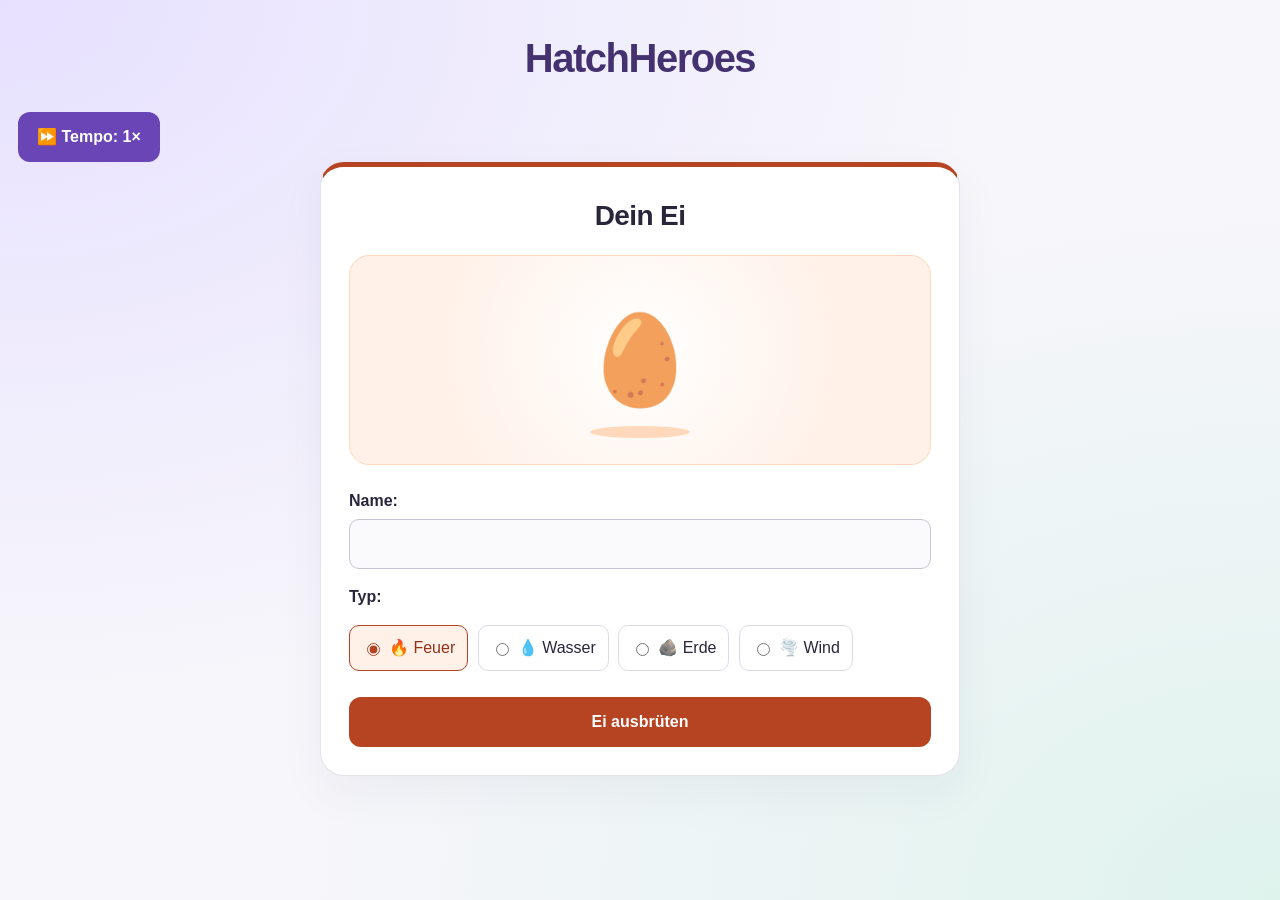
==== index.html @ b1b26eda "Test: Tempo-Button (1× / 10× / 60×) zum schnelleren Durchspielen Ersetzt die SPEED-Konstante in main" ====
<!DOCTYPE html>
<!-- Owner: Erol – Änderungswünsche bitte an Erol (siehe PROJEKTPLAN.md, Abschnitt 4) -->
<html lang="de">
<head>
  <meta charset="UTF-8">
  <meta name="viewport" content="width=device-width, initial-scale=1">
  <title>HatchHeroes</title>
  <link rel="stylesheet" href="style.css">
  <link rel="stylesheet" href="battle.css">
</head>
<body>
  <h1>HatchHeroes</h1>

  <!-- Test-Button (Erol): Spielzeit schneller laufen lassen, steht außerhalb der Screens -->
  <button id="button-speed">⏩ Tempo: 1×</button>

  <!-- ===== Ei-Screen (Victoria) ===== -->
  <section id="screen-egg">
    <h2>Dein Ei</h2>
    <div id="egg-image">🥚</div>

    <div id="egg-form">
      <label for="egg-name-input">Name:</label>
      <input type="text" id="egg-name-input" maxlength="20">
      <p id="egg-name-error" hidden>Bitte gib einen Namen mit 1 bis 20 Zeichen ein.</p>

      <p>Typ:</p>
      <label><input type="radio" name="egg-type" value="Fire" checked> 🔥 Feuer</label>
      <label><input type="radio" name="egg-type" value="Water"> 💧 Wasser</label>
      <label><input type="radio" name="egg-type" value="Earth"> 🪨 Erde</label>
      <label><input type="radio" name="egg-type" value="Wind"> 🌪️ Wind</label>

      <button id="egg-start-button">Ei ausbrüten</button>
    </div>

    <p id="egg-countdown-box" hidden>Schlüpft in <span id="egg-countdown">60</span> Sekunden …</p>
  </section>

  <!-- ===== Haustier-Screen (Victoria) ===== -->
  <section id="screen-pet">
    <h2><span id="pet-name">Name</span></h2>
    <p>
      Typ: <span id="pet-type">–</span> ·
      Stadium: <span id="pet-stage">–</span> ·
      Münzen: <span id="pet-coins">0</span>
    </p>

    <div id="pet-creature">🐣</div>

    <p>Happiness: <span id="pet-happiness">0</span> / 100</p>
    <p>Evolutions-Fortschritt: <span id="pet-evolution-progress">0</span> s</p>

    <div id="pet-needs">
      <p>Fullness <progress id="bar-fullness" max="100" value="0"></progress> <span id="value-fullness">0</span></p>
      <p>Cleanliness <progress id="bar-cleanliness" max="100" value="0"></progress> <span id="value-cleanliness">0</span></p>
      <p>Entertainment <progress id="bar-entertainment" max="100" value="0"></progress> <span id="value-entertainment">0</span></p>
      <p>Rest <progress id="bar-rest" max="100" value="0"></progress> <span id="value-rest">0</span></p>
    </div>

    <div id="pet-actions">
      <button id="button-feed">🍖 Füttern</button>
      <button id="button-wash">🧽 Waschen</button>
      <button id="button-play">⚽ Spielen</button>
      <button id="button-sleep">💤 Schlafen</button>
    </div>

    <div id="pet-menu">
      <button id="button-battle" hidden>⚔️ Kämpfen</button>
      <button id="button-history">📜 Kampf-Historie</button>
    </div>
  </section>

  <!-- ===== Kampf-Screen (Jan) – Platzhalter, wird in Phase 2 ausgebaut ===== -->
  <section id="screen-battle">
    <h2>Kampf</h2>
    <p>Kommt in Phase 2.</p>
    <button id="battle-back-button">Zurück</button>
  </section>

  <!-- ===== Historie-Screen (Erol): die 20 neuesten Kämpfe, der neueste zuerst ===== -->
  <section id="screen-history">
    <h2>Kampf-Historie</h2>
    <p id="history-empty" hidden>Noch keine Kämpfe.</p>
    <ol id="history-list"></ol>
    <button id="history-back-button">Zurück</button>
  </section>

  <!-- Reihenfolge: zuerst Logik, dann Anzeige, main.js immer als letztes -->
  <script src="js/storage.js"></script>
  <script src="js/pet.js"></script>
  <script src="js/evolution.js"></script>
  <script src="js/battle.js"></script>
  <script src="js/petScreen.js"></script>
  <script src="js/battleScreen.js"></script>
  <script src="js/main.js"></script>
</body>
</html>
---- style.css ----
﻿/* Owner: Victoria – Design für Ei und Haustier (FR1.1, FR1.2, NFR1.1). */

/* FR1.1, FR3.1: hidden hat Vorrang vor allen Layout-Regeln. */
[hidden] { display: none !important; }

* { box-sizing: border-box; }
:root {
  --accent: #6945b5;
  --accent-dark: #51328e;
  --tint: #f1eaff;
  --glow: #ded0f8;
  --ink: #29263c;
  --muted: #686479;
}
body {
  margin: 0;
  padding: 28px 18px 48px;
  color: var(--ink);
  background: radial-gradient(ellipse at top left, #e7e1ff, transparent 55%),
              radial-gradient(ellipse at bottom right, #dff3ed, transparent 55%), #f7f6fb;
  font-family: "Segoe UI", Arial, sans-serif;
  line-height: 1.5;
  min-height: 100vh;
}
body > h1 {
  margin: 0 0 24px;
  text-align: center;
  font-size: clamp(28px, 5vw, 40px);
  letter-spacing: -1.5px;
  color: #443270;
}
section {
  max-width: 640px;
  margin: 0 auto;
  padding: 28px;
  background: #fff;
  border: 1px solid #e5e1ee;
  border-radius: 24px;
  box-shadow: 0 16px 48px #30204c0d;
}
h2 { margin: 0 0 14px; font-size: 28px; letter-spacing: -0.6px; }
button, input { font: inherit; }
button {
  min-height: 48px;
  padding: 12px 18px;
  border: 1px solid transparent;
  border-radius: 12px;
  background: var(--accent);
  color: white;
  font-weight: 600;
  cursor: pointer;
  transition: background 160ms, transform 160ms;
}
button:hover { background: var(--accent-dark); transform: translateY(-2px); }
button:active { transform: translateY(0); }
button:focus-visible, input:focus-visible {
  outline: 3px solid #a86100;
  outline-offset: 4px;
}

/* FR1.1: Vier Typen, vier Farbwelten; die Spielwerte bleiben unverändert. */
[data-type="Fire"] { --accent: #b64322; --accent-dark: #923219; --tint: #fff1e8; --glow: #ffd8bb; }
[data-type="Water"] { --accent: #176b9b; --accent-dark: #105277; --tint: #eaf6ff; --glow: #bce3fa; }
[data-type="Earth"] { --accent: #397247; --accent-dark: #285535; --tint: #eff7e9; --glow: #d2e7bd; }
[data-type="Wind"] { --accent: #7350ad; --accent-dark: #57398a; --tint: #f4eeff; --glow: #dfd0fa; }
#screen-egg, #screen-pet { border-top: 5px solid var(--accent); }
#screen-egg h2 { text-align: center; }
#egg-name-input {
  display: block;
  width: 100%;
  margin-top: 6px;
  padding: 12px 14px;
  color: var(--ink);
  background: #faf9fc;
  border: 1px solid #c9c3d6;
  border-radius: 10px;
}
#egg-name-input[aria-invalid="true"] { border-color: #b42f32; }
#egg-form > label:first-child, #egg-form > p { font-weight: 600; }
#egg-form label:has(input[type="radio"]) {
  display: inline-flex;
  align-items: center;
  gap: 6px;
  margin: 0 5px 8px 0;
  padding: 10px 12px;
  border: 1px solid #ded9e7;
  border-radius: 10px;
  cursor: pointer;
}
#egg-form label:has(input:checked) {
  color: var(--accent-dark);
  background: var(--tint);
  border-color: var(--accent);
}
input[type="radio"] { accent-color: var(--accent); }
#egg-start-button { display: block; width: 100%; margin-top: 18px; }
#egg-name-error { color: #a32020; font-size: 14px; }
#egg-countdown-box {
  margin: 22px 0 0;
  padding: 18px;
  text-align: center;
  background: var(--tint);
  border-radius: 14px;
}
#egg-countdown { font-size: 24px; font-weight: 700; color: var(--accent-dark); }

/* FR1.1: Ei und Tier stehen auf einer Bühne in ihrer Typfarbe. */
#egg-image, #pet-creature {
  display: flex;
  align-items: center;
  justify-content: center;
  position: relative;
  width: 100%;
  height: 210px;
  margin: 18px 0 24px;
  border: 1px solid var(--glow);
  border-radius: 20px;
  background: radial-gradient(circle at 50% 45%, white 0%, var(--tint) 65%);
  font-size: 88px;
  line-height: 1;
}
#egg-image::after, #pet-creature::after {
  content: "";
  position: absolute;
  bottom: 26px;
  width: 100px;
  height: 12px;
  background: var(--glow);
  border-radius: 50%;
}
#egg-image { animation: egg-rock 3s ease-in-out infinite; }
#pet-creature { animation: pet-breathe 3s ease-in-out infinite; }
#screen-pet[data-stage="Baby"] #pet-creature { font-size: 72px; }
#screen-pet[data-stage="First Evolution"] #pet-creature { font-size: 92px; }
#screen-pet[data-stage="Second Evolution"] #pet-creature {
  font-size: 108px;
  border: 2px solid var(--accent);
  box-shadow: inset 0 0 28px var(--glow);
}
@keyframes egg-rock {
  0%, 100% { transform: rotate(-1deg); }
  50% { transform: rotate(1deg); }
}
@keyframes pet-breathe {
  0%, 100% { transform: translateY(0); }
  50% { transform: translateY(-4px); }
}
#screen-pet > p { color: var(--muted); font-size: 14px; }
#pet-type, #pet-stage, #pet-coins {
  display: inline-block;
  padding: 3px 8px;
  margin: 3px 0;
  background: var(--tint);
  color: var(--accent-dark);
  border-radius: 8px;
  font-weight: 600;
}
#pet-happiness { color: var(--accent-dark); font-size: 22px; font-weight: 700; }
#pet-evolution-progress { color: var(--ink); font-weight: 600; }

/* FR1.2, NFR1.1: Werte und Pflege ohne zusätzliche Menüs erreichbar. */
#pet-needs { margin: 22px 0; padding: 14px 18px; background: #f8f7fb; border-radius: 16px; }
#pet-needs p {
  display: grid;
  grid-template-columns: 125px minmax(0, 1fr) 32px;
  gap: 10px;
  align-items: center;
  font-size: 14px;
}
#pet-needs span { text-align: right; font-weight: 600; }
#pet-needs progress {
  width: 100%;
  height: 12px;
  border: none;
  border-radius: 20px;
  overflow: hidden;
  background: #e6e1ed;
  accent-color: var(--accent);
}
#pet-needs progress::-webkit-progress-bar { background: #e6e1ed; border-radius: 20px; }
#pet-needs progress::-webkit-progress-value { background: var(--accent); border-radius: 20px; }
#pet-needs progress::-moz-progress-bar { background: var(--accent); border-radius: 20px; }
#pet-actions { display: grid; grid-template-columns: 1fr 1fr; gap: 10px; }
#pet-actions button { background: var(--tint); color: var(--accent-dark); border-color: var(--glow); }
#pet-actions button:hover { background: var(--glow); }
#pet-menu { display: flex; flex-wrap: wrap; gap: 10px; margin-top: 24px; padding-top: 20px; border-top: 1px solid #eae6f0; }
#button-history { background: #f5f3f9; color: #565064; border-color: #e2dce9; }
#button-history:hover { background: #eae5f3; }
@media (max-width: 440px) {
  body { padding: 18px 12px 32px; }
  section { padding: 20px 16px; border-radius: 18px; }
  #egg-form label:has(input[type="radio"]) { width: calc(50% - 8px); }
  #pet-needs { padding: 10px 12px; }
  #pet-needs p { grid-template-columns: 1fr 32px; gap: 6px; }
  #pet-needs progress { grid-row: 2; grid-column: 1 / 3; }
  #pet-actions button { padding: 12px 8px; }
  #pet-menu button { flex: 1; }
}
@media (prefers-reduced-motion: reduce) {
  #egg-image, #pet-creature { animation: none; }
  button { transition: none; }
  button:hover { transform: none; }
}
---- battle.css ----
/* Owner: Jan
   Kampf-Screen (siehe PROJEKTPLAN.md, Abschnitt 4) */

/* TODO Jan: Design für den Kampf-Screen */
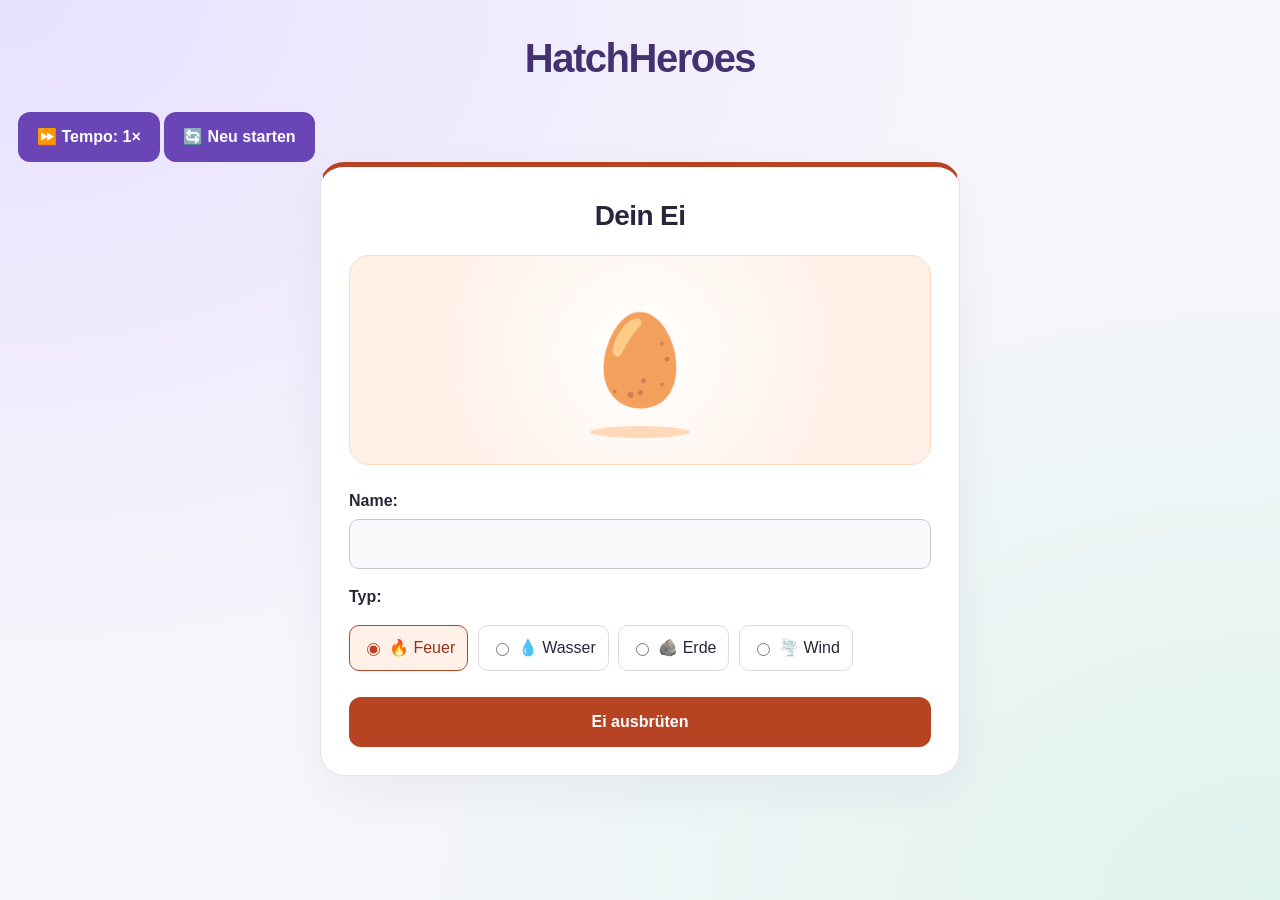
==== commit cf0d71e1: "Neu starten: Button löscht den Spielstand nach Rückfrage deleteSaveGame() in storage.js entfernt Tie" ====
--- a/index.html
+++ b/index.html
@@ -13,6 +13,8 @@
 
   <!-- Test-Button (Erol): Spielzeit schneller laufen lassen, steht außerhalb der Screens -->
   <button id="button-speed">⏩ Tempo: 1×</button>
+  <!-- Neu starten (Erol): löscht den Spielstand und lädt die Seite neu -->
+  <button id="button-restart">🔄 Neu starten</button>
 
   <!-- ===== Ei-Screen (Victoria) ===== -->
   <section id="screen-egg">
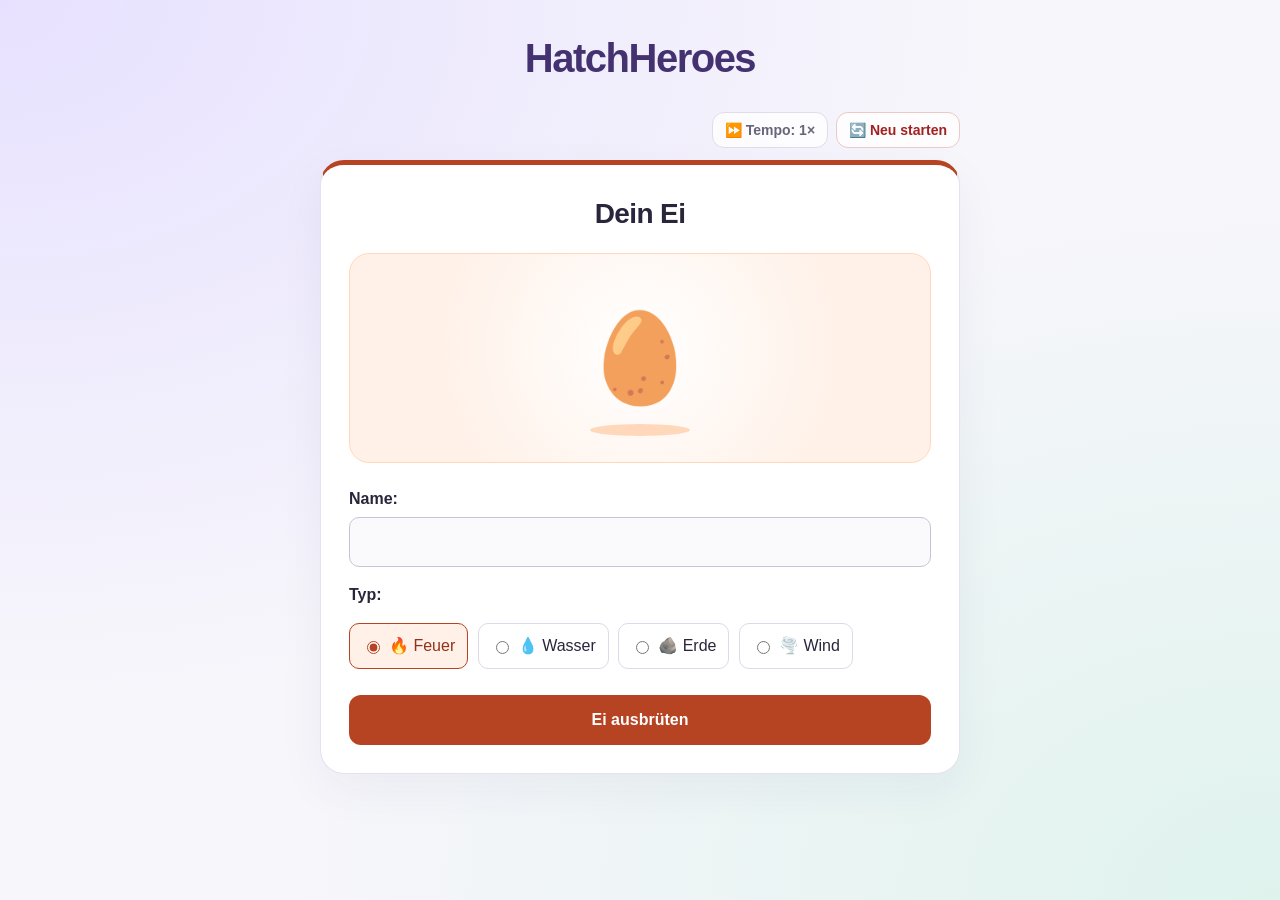
==== commit ef867e5c: "Design: Test-Leiste dezenter, Kampf-Historie farbig nach Ergebnis - neue history.css (Erol) für Test" ====
--- a/index.html
+++ b/index.html
@@ -7,14 +7,18 @@
   <title>HatchHeroes</title>
   <link rel="stylesheet" href="style.css">
   <link rel="stylesheet" href="battle.css">
+  <link rel="stylesheet" href="history.css">
 </head>
 <body>
   <h1>HatchHeroes</h1>
 
-  <!-- Test-Button (Erol): Spielzeit schneller laufen lassen, steht außerhalb der Screens -->
-  <button id="button-speed">⏩ Tempo: 1×</button>
-  <!-- Neu starten (Erol): löscht den Spielstand und lädt die Seite neu -->
-  <button id="button-restart">🔄 Neu starten</button>
+  <!-- Test-Leiste (Erol): steht außerhalb der Screens, Design in history.css -->
+  <div id="test-bar">
+    <!-- Test-Button: Spielzeit schneller laufen lassen -->
+    <button id="button-speed">⏩ Tempo: 1×</button>
+    <!-- Neu starten: löscht den Spielstand und lädt die Seite neu -->
+    <button id="button-restart">🔄 Neu starten</button>
+  </div>
 
   <!-- ===== Ei-Screen (Victoria) ===== -->
   <section id="screen-egg">
--- a/history.css
+++ b/history.css
@@ -0,0 +1,53 @@
+/* Owner: Erol
+   Test-Leiste und Historie-Screen (siehe PROJEKTPLAN.md, Abschnitt 4).
+   Farben wie --muted und --ink kommen aus style.css. */
+
+/* Test-Leiste: klein und dezent über der Karte, damit sie nicht wie ein Spiel-Button wirkt */
+#test-bar {
+  display: flex;
+  justify-content: flex-end;
+  gap: 8px;
+  max-width: 640px;
+  margin: 0 auto 12px;
+}
+#test-bar button {
+  min-height: 36px;
+  padding: 6px 12px;
+  font-size: 14px;
+  background: #ffffffcc;
+  color: var(--muted);
+  border-color: #e2dce9;
+}
+#test-bar button:hover { background: #fff; color: var(--ink); }
+/* Roter Rand: dieser Button löscht den Spielstand */
+#test-bar #button-restart { color: #a32020; border-color: #ecc8c8; }
+
+/* DH6–DH8: Jeder Kampf ist eine eigene Zeile, die Farbe zeigt das Ergebnis */
+#history-list {
+  display: grid;
+  gap: 8px;
+  margin: 0 0 20px;
+  padding: 0;
+  list-style: none;
+}
+#history-list li {
+  padding: 12px 14px;
+  background: #f8f7fb;
+  border-left: 5px solid #8a8597;
+  border-radius: 10px;
+}
+#history-list li[data-result="Win"] { background: #eef8f0; border-left-color: #2f8a4a; }
+#history-list li[data-result="Loss"] { background: #fcefef; border-left-color: #b42f32; }
+
+#history-empty {
+  margin: 0 0 20px;
+  padding: 24px;
+  text-align: center;
+  color: var(--muted);
+  background: #f8f7fb;
+  border-radius: 14px;
+}
+
+/* Zurück ist ein Nebenbutton, wie die Kampf-Historie im Haustier-Screen */
+#history-back-button { background: #f5f3f9; color: #565064; border-color: #e2dce9; }
+#history-back-button:hover { background: #eae5f3; }
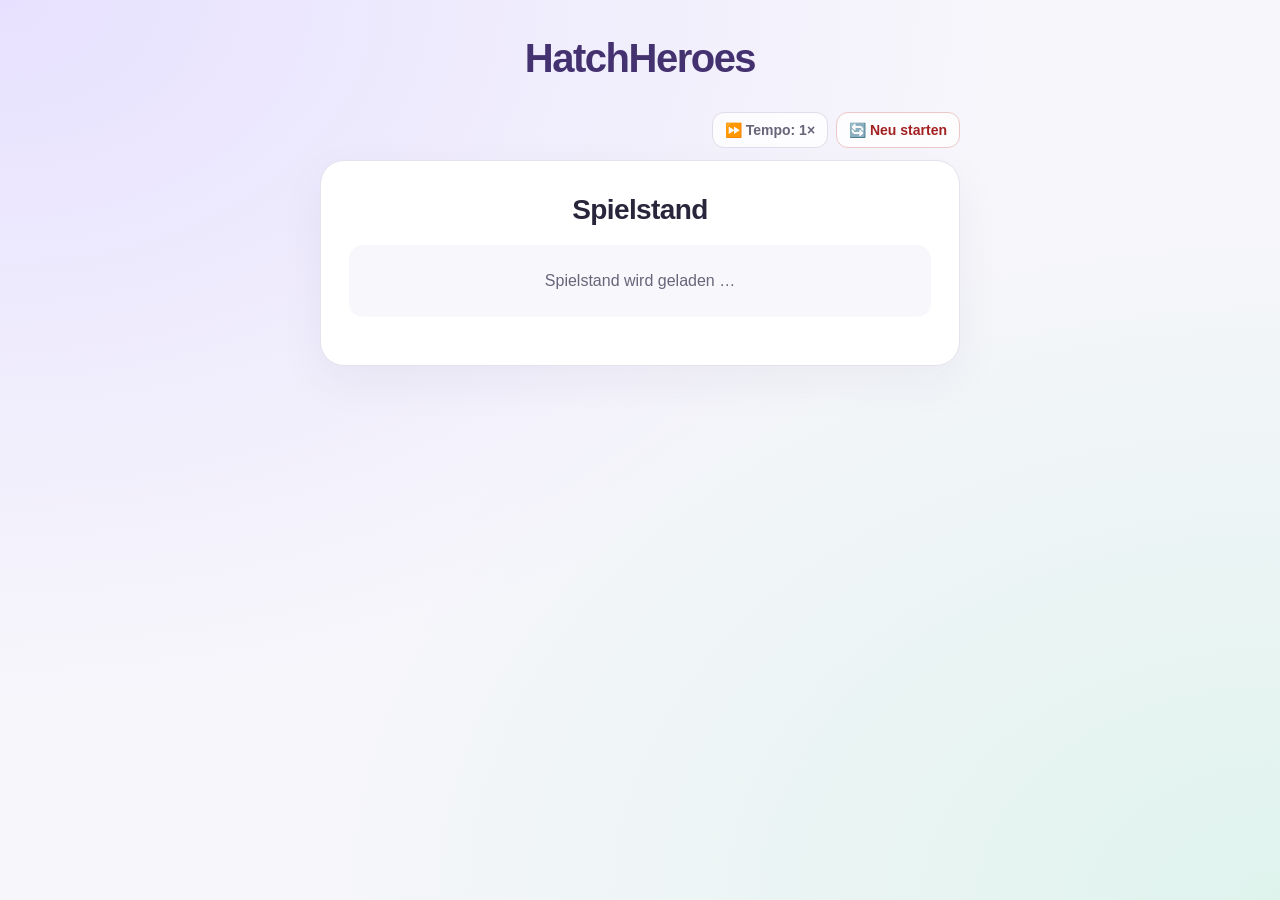
==== commit a2007640: "Start: Spielstand-Screen lädt data.json, erst danach startet das Spiel (DH11) Co-Authored-By: Claude" ====
--- a/index.html
+++ b/index.html
@@ -20,8 +20,19 @@
     <button id="button-restart">🔄 Neu starten</button>
   </div>
 
+  <!-- ===== Spielstand-Screen (Erol): data.json laden, bevor das Spiel startet (DH11) =====
+       Ist als einziger Screen von Anfang an sichtbar. main.js schreibt den Text in file-message
+       und zeigt file-button nur, wenn ein Klick nötig ist. Design in history.css. -->
+  <section id="screen-file">
+    <h2>Spielstand</h2>
+    <p id="file-message">Spielstand wird geladen …</p>
+    <button id="file-button" hidden>📂 Spielordner wählen</button>
+  </section>
+
+  <!-- Die 4 Spiel-Screens sind zuerst versteckt. main.js zeigt erst nach dem Laden einen davon an. -->
+
   <!-- ===== Ei-Screen (Victoria) ===== -->
-  <section id="screen-egg">
+  <section id="screen-egg" hidden>
     <h2>Dein Ei</h2>
     <div id="egg-image">🥚</div>
 
@@ -43,7 +54,7 @@
   </section>
 
   <!-- ===== Haustier-Screen (Victoria) ===== -->
-  <section id="screen-pet">
+  <section id="screen-pet" hidden>
     <h2><span id="pet-name">Name</span></h2>
     <p>
       Typ: <span id="pet-type">–</span> ·
@@ -76,15 +87,43 @@
     </div>
   </section>
 
-  <!-- ===== Kampf-Screen (Jan) – Platzhalter, wird in Phase 2 ausgebaut ===== -->
-  <section id="screen-battle">
+  <!-- ===== Kampf-Screen (Jan): Inhalt füllt battleScreen.js, Design in battle.css ===== -->
+  <section id="screen-battle" hidden>
     <h2>Kampf</h2>
-    <p>Kommt in Phase 2.</p>
+
+    <div id="battle-arena">
+      <!-- Gegner steht oben, weil er im Log auch zuerst kommt -->
+      <div id="battle-opponent">
+        <p><span id="battle-opponent-name">Gegner</span> · <span id="battle-opponent-type">–</span></p>
+        <div id="battle-opponent-image">👾</div>
+        <p>HP <progress id="battle-opponent-hp-bar" max="100" value="100"></progress>
+           <span id="battle-opponent-hp">100</span></p>
+      </div>
+      <div id="battle-player">
+        <p><span id="battle-player-name">Name</span> · <span id="battle-player-type">–</span></p>
+        <div id="battle-player-image">🐣</div>
+        <p>HP <progress id="battle-player-hp-bar" max="100" value="100"></progress>
+           <span id="battle-player-hp">100</span></p>
+      </div>
+    </div>
+
+    <!-- 4 Attacken-Buttons, die Nummer 0–3 passt zu playRound() -->
+    <div id="battle-attacks">
+      <button id="battle-attack-0">Attacke 1</button>
+      <button id="battle-attack-1">Attacke 2</button>
+      <button id="battle-attack-2">Attacke 3</button>
+      <button id="battle-attack-3">Attacke 4</button>
+    </div>
+
+    <!-- Kampf-Log: pro Runde 2 Zeilen, zuerst der Gegner, dann der Spieler -->
+    <ul id="battle-log" aria-live="polite"></ul>
+
+    <p id="battle-result" hidden></p>
     <button id="battle-back-button">Zurück</button>
   </section>
 
   <!-- ===== Historie-Screen (Erol): die 20 neuesten Kämpfe, der neueste zuerst ===== -->
-  <section id="screen-history">
+  <section id="screen-history" hidden>
     <h2>Kampf-Historie</h2>
     <p id="history-empty" hidden>Noch keine Kämpfe.</p>
     <ol id="history-list"></ol>
--- a/history.css
+++ b/history.css
@@ -1,6 +1,21 @@
 /* Owner: Erol
-   Test-Leiste und Historie-Screen (siehe PROJEKTPLAN.md, Abschnitt 4).
+   Spielstand-Screen, Test-Leiste und Historie-Screen (siehe PROJEKTPLAN.md, Abschnitt 4).
    Farben wie --muted und --ink kommen aus style.css. */
+
+/* DH11: Spielstand-Screen – erscheint beim Start, bis data.json geladen ist */
+#screen-file { text-align: center; }
+#file-message {
+  margin: 0 0 20px;
+  padding: 24px;
+  color: var(--muted);
+  background: #f8f7fb;
+  border-radius: 14px;
+}
+/* Fehler (z. B. falscher Browser, data.json kaputt): roter Kasten wie ein verlorener Kampf.
+   main.js setzt dafür data-error="true". */
+#file-message[data-error="true"] { color: #8c1f22; background: #fcefef; }
+/* Ordner wählen ist hier die einzige Aktion → breiter Hauptbutton wie "Ei ausbrüten" */
+#file-button { display: block; width: 100%; }
 
 /* Test-Leiste: klein und dezent über der Karte, damit sie nicht wie ein Spiel-Button wirkt */
 #test-bar {
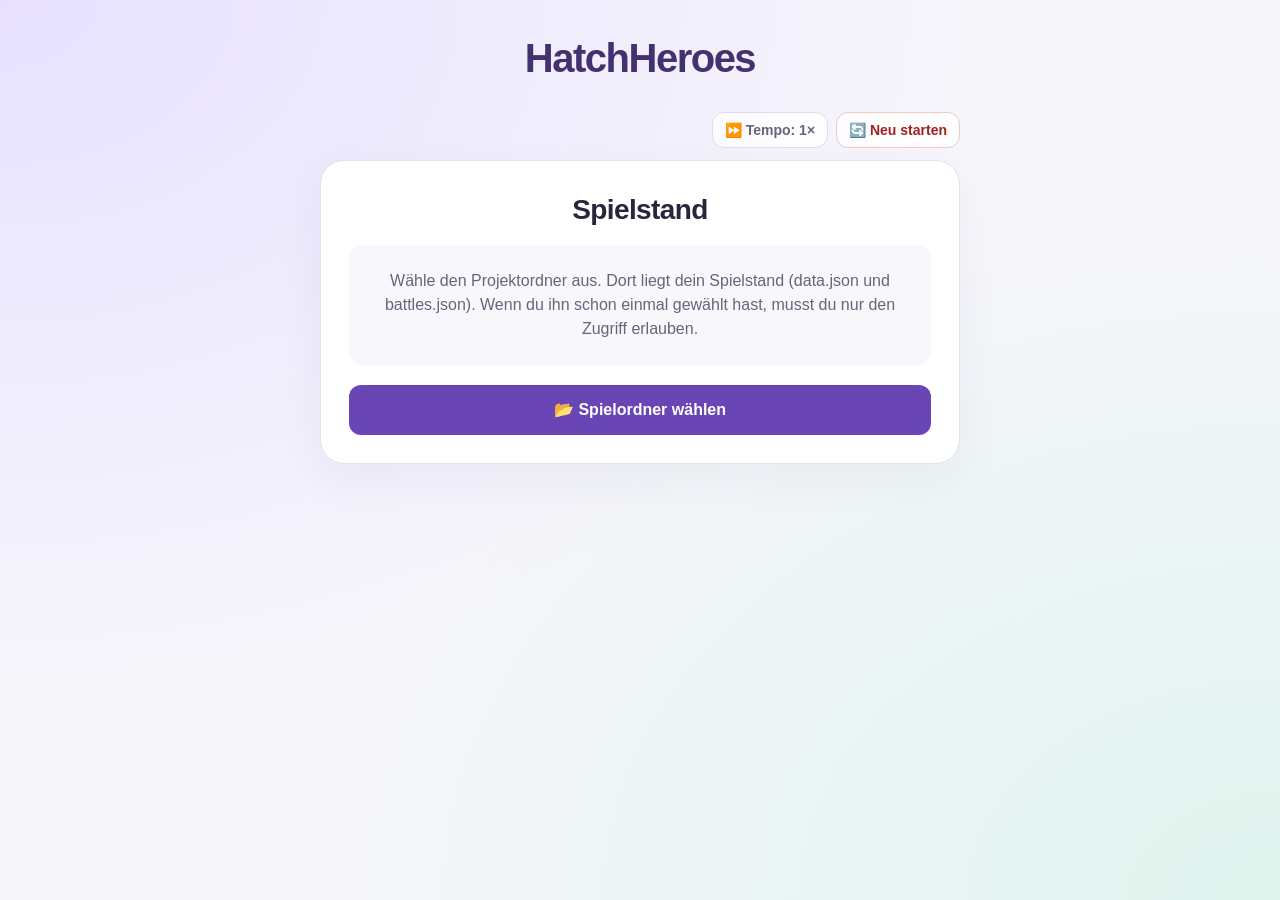
==== commit fee6ea81: "Kampf-Screen: überflüssigen Punkt zwischen Name und Typ entfernt battle.css zeigt Name und Typ links" ====
--- a/index.html
+++ b/index.html
@@ -94,13 +94,13 @@
     <div id="battle-arena">
       <!-- Gegner steht oben, weil er im Log auch zuerst kommt -->
       <div id="battle-opponent">
-        <p><span id="battle-opponent-name">Gegner</span> · <span id="battle-opponent-type">–</span></p>
+        <p><span id="battle-opponent-name">Gegner</span> <span id="battle-opponent-type">–</span></p>
         <div id="battle-opponent-image">👾</div>
         <p>HP <progress id="battle-opponent-hp-bar" max="100" value="100"></progress>
            <span id="battle-opponent-hp">100</span></p>
       </div>
       <div id="battle-player">
-        <p><span id="battle-player-name">Name</span> · <span id="battle-player-type">–</span></p>
+        <p><span id="battle-player-name">Name</span> <span id="battle-player-type">–</span></p>
         <div id="battle-player-image">🐣</div>
         <p>HP <progress id="battle-player-hp-bar" max="100" value="100"></progress>
            <span id="battle-player-hp">100</span></p>
--- a/battle.css
+++ b/battle.css
@@ -1,4 +1,284 @@
 /* Owner: Jan
-   Kampf-Screen (siehe PROJEKTPLAN.md, Abschnitt 4) */
-
-/* TODO Jan: Design für den Kampf-Screen */
+   Kampf-Screen (siehe PROJEKTPLAN.md, Abschnitt 4).
+   Verwendet Variablen und Grundregeln aus style.css. */
+
+#screen-battle {
+  border-top: 5px solid #c93b2b;
+}
+
+#screen-battle h2 {
+  text-align: center;
+  color: #443270;
+}
+
+/* ===== Arena: Gegner (oben) und Spieler (unten) ===== */
+#battle-arena {
+  display: flex;
+  flex-direction: column;
+  gap: 16px;
+  margin: 16px 0 20px;
+  padding: 16px;
+  background: radial-gradient(ellipse at center, #ffffff 0%, #f6f4fa 100%);
+  border: 1px solid #ded9e7;
+  border-radius: 18px;
+}
+
+#battle-opponent,
+#battle-player {
+  padding: 14px 18px;
+  background: #ffffff;
+  border: 1px solid #e7e3ef;
+  border-radius: 14px;
+  box-shadow: 0 2px 8px rgba(41, 38, 60, 0.04);
+}
+
+#battle-opponent {
+  border-left: 5px solid #d44837;
+}
+
+#battle-player {
+  border-left: 5px solid #2f8a4a;
+}
+
+#battle-opponent p,
+#battle-player p {
+  margin: 4px 0;
+  display: flex;
+  align-items: center;
+  justify-content: space-between;
+  gap: 8px;
+  font-size: 14px;
+}
+
+#battle-opponent-name,
+#battle-player-name {
+  font-weight: 700;
+  font-size: 16px;
+  color: var(--ink);
+}
+
+#battle-opponent-type,
+#battle-player-type {
+  display: inline-block;
+  padding: 2px 8px;
+  background: var(--tint);
+  color: var(--accent-dark);
+  border-radius: 8px;
+  font-weight: 600;
+  font-size: 12px;
+}
+
+/* Kämpfer-Icons / Emojis */
+#battle-opponent-image,
+#battle-player-image {
+  display: flex;
+  align-items: center;
+  justify-content: center;
+  width: 72px;
+  height: 72px;
+  margin: 8px auto;
+  font-size: 44px;
+  line-height: 1;
+  background: radial-gradient(circle at center, #fff 0%, #f4effc 75%);
+  border: 1px solid var(--glow);
+  border-radius: 50%;
+  animation: fighter-bob 2.5s ease-in-out infinite;
+}
+
+#battle-opponent-image {
+  animation-delay: -1.25s;
+}
+
+@keyframes fighter-bob {
+  0%, 100% { transform: translateY(0); }
+  50% { transform: translateY(-3px); }
+}
+
+/* HP-Balken */
+#battle-opponent-hp-bar,
+#battle-player-hp-bar {
+  flex: 1;
+  height: 14px;
+  border: none;
+  border-radius: 20px;
+  overflow: hidden;
+  background: #e6e1ed;
+}
+
+#battle-opponent-hp-bar::-webkit-progress-bar,
+#battle-player-hp-bar::-webkit-progress-bar {
+  background: #e6e1ed;
+  border-radius: 20px;
+}
+
+#battle-opponent-hp-bar::-webkit-progress-value {
+  background: #d44837;
+  border-radius: 20px;
+  transition: width 200ms ease;
+}
+
+#battle-player-hp-bar::-webkit-progress-value {
+  background: #2f8a4a;
+  border-radius: 20px;
+  transition: width 200ms ease;
+}
+
+#battle-opponent-hp-bar::-moz-progress-bar {
+  background: #d44837;
+  border-radius: 20px;
+}
+
+#battle-player-hp-bar::-moz-progress-bar {
+  background: #2f8a4a;
+  border-radius: 20px;
+}
+
+#battle-opponent-hp,
+#battle-player-hp {
+  min-width: 32px;
+  text-align: right;
+  font-weight: 700;
+  font-size: 14px;
+  color: var(--ink);
+}
+
+/* ===== 4 Attacken-Buttons ===== */
+#battle-attacks {
+  display: grid;
+  grid-template-columns: 1fr 1fr;
+  gap: 10px;
+  margin: 18px 0;
+}
+
+#battle-attacks button {
+  min-height: 52px;
+  padding: 10px 14px;
+  font-size: 14px;
+  background: var(--accent);
+  color: white;
+  border-radius: 12px;
+  border: 1px solid transparent;
+  cursor: pointer;
+  transition: background 160ms, transform 160ms, opacity 160ms;
+}
+
+#battle-attacks button:hover:not(:disabled) {
+  background: var(--accent-dark);
+  transform: translateY(-2px);
+}
+
+#battle-attacks button:disabled {
+  opacity: 0.45;
+  cursor: not-allowed;
+  transform: none;
+  box-shadow: none;
+}
+
+/* ===== Kampf-Log ===== */
+#battle-log {
+  display: flex;
+  flex-direction: column;
+  gap: 6px;
+  max-height: 160px;
+  overflow-y: auto;
+  margin: 14px 0 18px;
+  padding: 10px;
+  list-style: none;
+  background: #f8f7fb;
+  border: 1px solid #e7e3ef;
+  border-radius: 14px;
+  font-size: 13px;
+}
+
+#battle-log:empty {
+  display: none;
+}
+
+#battle-log li {
+  padding: 8px 12px;
+  background: #ffffff;
+  border: 1px solid #ece8f3;
+  border-radius: 8px;
+  line-height: 1.4;
+}
+
+/* Gegner-Zeile rot markiert, Spieler-Zeile grün */
+#battle-log li:nth-child(odd) {
+  border-left: 4px solid #d44837;
+}
+
+#battle-log li:nth-child(even) {
+  border-left: 4px solid #2f8a4a;
+}
+
+/* ===== Ergebnis am Kampfende ===== */
+#battle-result {
+  margin: 16px 0;
+  padding: 16px 20px;
+  text-align: center;
+  font-size: 16px;
+  font-weight: 700;
+  border-radius: 12px;
+}
+
+#battle-result[data-result="Win"] {
+  color: #1e6b37;
+  background: #eef8f0;
+  border: 2px solid #2f8a4a;
+}
+
+#battle-result[data-result="Loss"] {
+  color: #8c1f22;
+  background: #fcefef;
+  border: 2px solid #b42f32;
+}
+
+#battle-result[data-result="Draw"] {
+  color: #4a455a;
+  background: #f0edf6;
+  border: 2px solid #8a8597;
+}
+
+/* ===== Zurück-Button ===== */
+#battle-back-button {
+  display: block;
+  width: 100%;
+  background: #f5f3f9;
+  color: #565064;
+  border: 1px solid #e2dce9;
+}
+
+#battle-back-button:hover {
+  background: #eae5f3;
+  color: var(--ink);
+}
+
+/* ===== Responsive Design ===== */
+@media (max-width: 440px) {
+  #battle-attacks {
+    grid-template-columns: 1fr;
+  }
+
+  #battle-arena {
+    padding: 12px;
+  }
+
+  #battle-opponent,
+  #battle-player {
+    padding: 10px 12px;
+  }
+
+  #battle-opponent-image,
+  #battle-player-image {
+    width: 60px;
+    height: 60px;
+    font-size: 36px;
+  }
+}
+
+@media (prefers-reduced-motion: reduce) {
+  #battle-opponent-image,
+  #battle-player-image {
+    animation: none;
+  }
+}
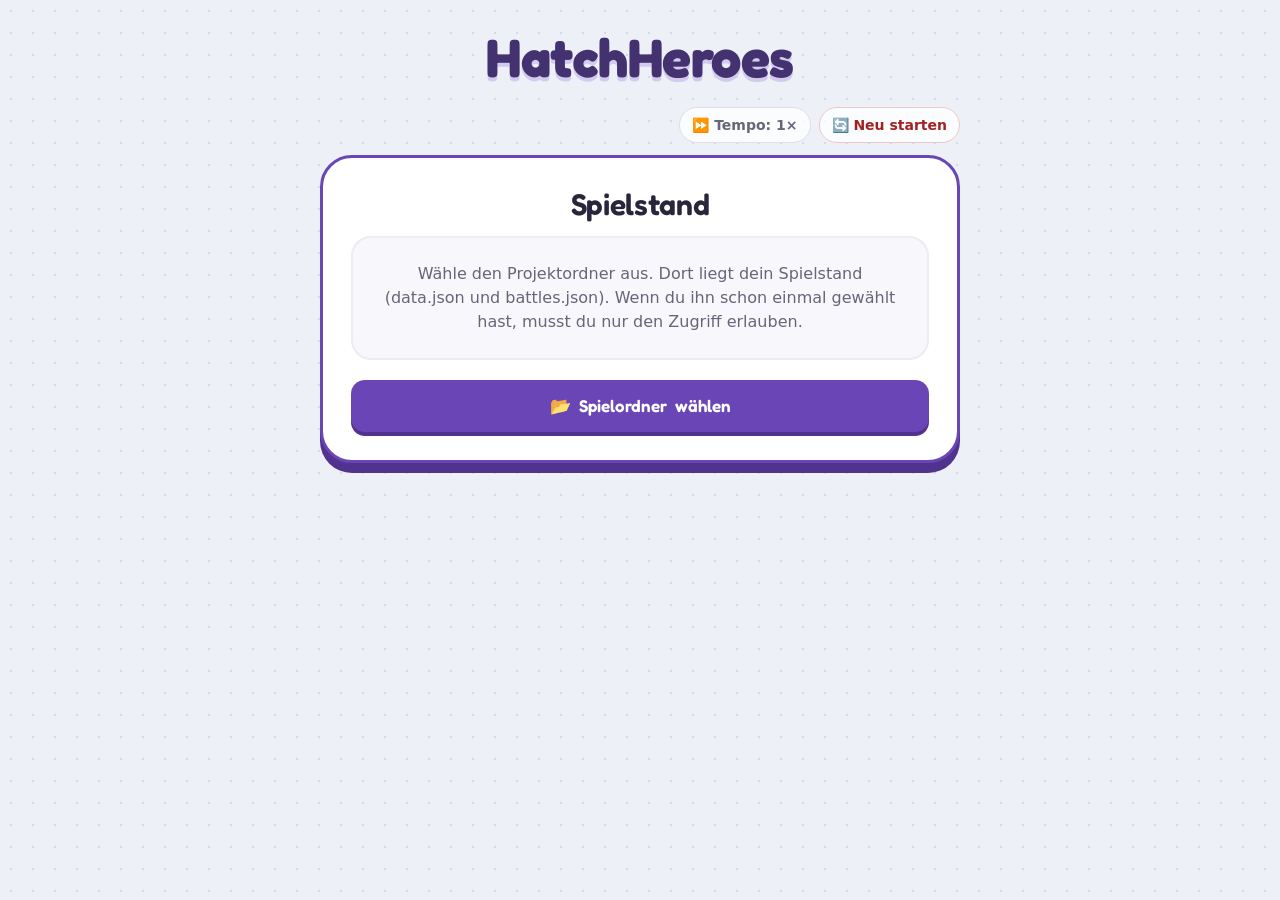
==== commit 16251081: "Codebase aufgeräumt: css/ und docs/, doppelten Code zusammengeführt, Überblick im README - Ordner: S" ====
--- a/index.html
+++ b/index.html
@@ -5,14 +5,14 @@
   <meta charset="UTF-8">
   <meta name="viewport" content="width=device-width, initial-scale=1">
   <title>HatchHeroes</title>
-  <link rel="stylesheet" href="style.css">
-  <link rel="stylesheet" href="battle.css">
-  <link rel="stylesheet" href="history.css">
+  <link rel="stylesheet" href="css/style.css">
+  <link rel="stylesheet" href="css/battle.css">
+  <link rel="stylesheet" href="css/history.css">
 </head>
 <body>
   <h1>HatchHeroes</h1>
 
-  <!-- Test-Leiste (Erol): steht außerhalb der Screens, Design in history.css -->
+  <!-- Test-Leiste (Erol): steht außerhalb der Screens, Design in css/history.css -->
   <div id="test-bar">
     <!-- Test-Button: Spielzeit schneller laufen lassen -->
     <button id="button-speed">⏩ Tempo: 1×</button>
@@ -22,7 +22,7 @@
 
   <!-- ===== Spielstand-Screen (Erol): data.json laden, bevor das Spiel startet (DH11) =====
        Ist als einziger Screen von Anfang an sichtbar. main.js schreibt den Text in file-message
-       und zeigt file-button nur, wenn ein Klick nötig ist. Design in history.css. -->
+       und zeigt file-button nur, wenn ein Klick nötig ist. Design in css/history.css. -->
   <section id="screen-file">
     <h2>Spielstand</h2>
     <p id="file-message">Spielstand wird geladen …</p>
@@ -87,7 +87,7 @@
     </div>
   </section>
 
-  <!-- ===== Kampf-Screen (Jan): Inhalt füllt battleScreen.js, Design in battle.css ===== -->
+  <!-- ===== Kampf-Screen (Jan): Inhalt füllt battleScreen.js, Design in css/battle.css ===== -->
   <section id="screen-battle" hidden>
     <h2>Kampf</h2>
 
@@ -122,7 +122,7 @@
     <button id="battle-back-button">Zurück</button>
   </section>
 
-  <!-- ===== Historie-Screen (Erol): die 20 neuesten Kämpfe, der neueste zuerst ===== -->
+  <!-- ===== Historie-Screen (Erol): Inhalt füllt historyScreen.js, die 20 neuesten Kämpfe, der neueste zuerst ===== -->
   <section id="screen-history" hidden>
     <h2>Kampf-Historie</h2>
     <p id="history-empty" hidden>Noch keine Kämpfe.</p>
@@ -130,13 +130,14 @@
     <button id="history-back-button">Zurück</button>
   </section>
 
-  <!-- Reihenfolge: zuerst Logik, dann Anzeige, main.js immer als letztes -->
+  <!-- Reihenfolge: zuerst Speichern und Logik, dann Anzeige (…Screen.js), main.js immer als letztes -->
   <script src="js/storage.js"></script>
   <script src="js/pet.js"></script>
   <script src="js/evolution.js"></script>
   <script src="js/battle.js"></script>
   <script src="js/petScreen.js"></script>
   <script src="js/battleScreen.js"></script>
+  <script src="js/historyScreen.js"></script>
   <script src="js/main.js"></script>
 </body>
 </html>
--- a/css/style.css
+++ b/css/style.css
@@ -0,0 +1,245 @@
+﻿/* Owner: Victoria – Design für Ei und Haustier (FR1.1, FR1.2, NFR1.1). */
+
+/* Schriften: Fredoka (rund, verspielt) für Überschriften und Buttons, Pixelify Sans für
+   Zahlen wie auf einem LCD-Display. Ohne Internet nimmt der Browser die Ersatzschrift. */
+@import url("https://fonts.googleapis.com/css2?family=Fredoka:wght@500;600;700&family=Pixelify+Sans:wght@500;600&display=swap");
+
+/* FR1.1, FR3.1: hidden hat Vorrang vor allen Layout-Regeln. */
+[hidden] { display: none !important; }
+
+* { box-sizing: border-box; }
+:root {
+  --accent: #6945b5;
+  --accent-dark: #51328e;
+  --tint: #f1eaff;
+  --glow: #ded0f8;
+  --ink: #29263c;
+  --muted: #686479;
+  --font-toy: "Fredoka", "Segoe UI", Arial, sans-serif;
+  --font-lcd: "Pixelify Sans", "Consolas", monospace;
+}
+body {
+  margin: 0;
+  padding: 28px 18px 48px;
+  color: var(--ink);
+  /* ruhiges Punkteraster wie eine Spielmatte */
+  background-color: #eef0f7;
+  background-image: radial-gradient(#d6dae8 1.2px, transparent 1.4px);
+  background-size: 22px 22px;
+  font-family: "Segoe UI", system-ui, Arial, sans-serif;
+  line-height: 1.5;
+  min-height: 100vh;
+}
+/* Logo: dicke, runde Schrift mit festem Schatten wie ein Aufkleber */
+body > h1 {
+  margin: 0 0 20px;
+  text-align: center;
+  font-family: var(--font-toy);
+  font-weight: 700;
+  font-size: clamp(36px, 7vw, 54px);
+  letter-spacing: -0.5px;
+  line-height: 1.1;
+  color: #443270;
+  text-shadow: 0 4px 0 #d3cbee;
+}
+/* Jede Karte ist das Gehäuse eines Spielzeugs: dicker Rand in der Typfarbe und
+   ein fester Schatten nach unten (wie Plastik), statt eines weichen grauen Schattens. */
+section {
+  max-width: 640px;
+  margin: 0 auto 10px;
+  padding: 28px;
+  background: #fff;
+  border: 3px solid var(--accent);
+  border-radius: 32px;
+  box-shadow: 0 10px 0 var(--accent-dark);
+}
+h2 {
+  margin: 0 0 14px;
+  font-family: var(--font-toy);
+  font-weight: 600;
+  font-size: 30px;
+  letter-spacing: -0.3px;
+  line-height: 1.2;
+}
+button, input { font: inherit; }
+/* Buttons wie Gummitasten: Sie haben unten eine sichtbare Kante (box-shadow)
+   und drücken sich beim Klicken ein (:active). */
+button {
+  min-height: 48px;
+  padding: 12px 18px;
+  border: 1px solid transparent;
+  border-radius: 14px;
+  background: var(--accent);
+  color: white;
+  font-family: var(--font-toy);
+  font-weight: 600;
+  font-size: 17px;
+  cursor: pointer;
+  box-shadow: 0 4px 0 var(--accent-dark);
+  transition: background 120ms, transform 80ms, box-shadow 80ms;
+}
+button:hover { background: var(--accent-dark); }
+button:active { transform: translateY(3px); box-shadow: 0 1px 0 var(--accent-dark); }
+button:focus-visible, input:focus-visible {
+  outline: 3px solid #a86100;
+  outline-offset: 4px;
+}
+
+/* FR1.1: Vier Typen, vier Farbwelten; die Spielwerte bleiben unverändert. */
+[data-type="Fire"] { --accent: #b64322; --accent-dark: #923219; --tint: #fff1e8; --glow: #ffd8bb; }
+[data-type="Water"] { --accent: #176b9b; --accent-dark: #105277; --tint: #eaf6ff; --glow: #bce3fa; }
+[data-type="Earth"] { --accent: #397247; --accent-dark: #285535; --tint: #eff7e9; --glow: #d2e7bd; }
+[data-type="Wind"] { --accent: #7350ad; --accent-dark: #57398a; --tint: #f4eeff; --glow: #dfd0fa; }
+#screen-egg h2 { text-align: center; }
+#egg-name-input {
+  display: block;
+  width: 100%;
+  margin-top: 6px;
+  padding: 12px 14px;
+  color: var(--ink);
+  background: #faf9fc;
+  border: 1px solid #c9c3d6;
+  border-radius: 10px;
+}
+#egg-name-input[aria-invalid="true"] { border-color: #b42f32; }
+#egg-form > label:first-child, #egg-form > p { font-weight: 600; }
+#egg-form label:has(input[type="radio"]) {
+  display: inline-flex;
+  align-items: center;
+  gap: 6px;
+  margin: 0 5px 8px 0;
+  padding: 10px 12px;
+  border: 1px solid #ded9e7;
+  border-radius: 10px;
+  cursor: pointer;
+}
+#egg-form label:has(input:checked) {
+  color: var(--accent-dark);
+  background: var(--tint);
+  border-color: var(--accent);
+}
+input[type="radio"] { accent-color: var(--accent); }
+#egg-start-button { display: block; width: 100%; margin-top: 18px; }
+#egg-name-error { color: #a32020; font-size: 14px; }
+#egg-countdown-box {
+  margin: 22px 0 0;
+  padding: 18px;
+  text-align: center;
+  background: var(--tint);
+  border-radius: 14px;
+}
+#egg-countdown { font-family: var(--font-lcd); font-size: 30px; font-weight: 600; color: var(--accent-dark); }
+
+/* FR1.1: Ei und Tier stehen auf einer Bühne in ihrer Typfarbe. */
+#egg-image, #pet-creature {
+  display: flex;
+  align-items: center;
+  justify-content: center;
+  position: relative;
+  width: 100%;
+  height: 210px;
+  margin: 18px 0 24px;
+  /* das "Display" des Spielzeugs: leicht nach innen gewölbt */
+  border: 2px solid var(--glow);
+  border-radius: 24px;
+  background: radial-gradient(circle at 50% 45%, white 0%, var(--tint) 65%);
+  box-shadow: inset 0 4px 0 #00000008;
+  font-size: 88px;
+  line-height: 1;
+}
+#egg-image::after, #pet-creature::after {
+  content: "";
+  position: absolute;
+  bottom: 26px;
+  width: 100px;
+  height: 12px;
+  background: var(--glow);
+  border-radius: 50%;
+}
+#egg-image { animation: egg-rock 3s ease-in-out infinite; }
+#pet-creature { animation: pet-breathe 3s ease-in-out infinite; }
+#screen-pet[data-stage="Baby"] #pet-creature { font-size: 72px; }
+#screen-pet[data-stage="First Evolution"] #pet-creature { font-size: 92px; }
+#screen-pet[data-stage="Second Evolution"] #pet-creature {
+  font-size: 108px;
+  border: 2px solid var(--accent);
+  box-shadow: inset 0 0 28px var(--glow), inset 0 4px 0 #00000008;
+}
+@keyframes egg-rock {
+  0%, 100% { transform: rotate(-1deg); }
+  50% { transform: rotate(1deg); }
+}
+@keyframes pet-breathe {
+  0%, 100% { transform: translateY(0); }
+  50% { transform: translateY(-4px); }
+}
+#screen-pet > p { color: var(--muted); font-size: 14px; }
+#pet-type, #pet-stage, #pet-coins {
+  display: inline-block;
+  padding: 3px 10px;
+  margin: 3px 0;
+  background: var(--tint);
+  color: var(--accent-dark);
+  border-radius: 999px;
+  font-weight: 600;
+}
+/* Zahlen in Pixel-Schrift, wie auf dem LCD eines Tamagotchis */
+#pet-coins, #pet-happiness, #pet-evolution-progress, #pet-needs span { font-family: var(--font-lcd); }
+#pet-happiness { color: var(--accent-dark); font-size: 28px; font-weight: 600; }
+#pet-evolution-progress { color: var(--ink); font-weight: 600; font-size: 17px; }
+
+/* FR1.2, NFR1.1: Werte und Pflege ohne zusätzliche Menüs erreichbar. */
+#pet-needs { margin: 22px 0; padding: 14px 18px; background: #f8f7fb; border: 2px solid #eeebf4; border-radius: 20px; }
+#pet-needs p {
+  display: grid;
+  grid-template-columns: 125px minmax(0, 1fr) 32px;
+  gap: 10px;
+  align-items: center;
+  font-size: 14px;
+}
+#pet-needs span { text-align: right; font-weight: 600; font-size: 16px; }
+#pet-needs progress {
+  width: 100%;
+  height: 14px;
+  border: none;
+  border-radius: 20px;
+  overflow: hidden;
+  background: #e6e1ed;
+  accent-color: var(--accent);
+}
+#pet-needs progress::-webkit-progress-bar { background: #e6e1ed; border-radius: 20px; }
+#pet-needs progress::-webkit-progress-value { background: var(--accent); border-radius: 20px; }
+#pet-needs progress::-moz-progress-bar { background: var(--accent); border-radius: 20px; }
+#pet-actions { display: grid; grid-template-columns: 1fr 1fr; gap: 10px; }
+#pet-actions { gap: 12px; }
+/* Abstand zwischen Emoji und Text (Fredoka hat ein sehr schmales Leerzeichen) */
+#pet-actions button, #pet-menu button { word-spacing: 4px; }
+/* Pflege-Tasten: hell in der Typfarbe, Kante in der Glow-Farbe */
+#pet-actions button {
+  background: var(--tint);
+  color: var(--accent-dark);
+  border-color: var(--glow);
+  box-shadow: 0 4px 0 var(--glow);
+}
+#pet-actions button:hover { background: var(--glow); }
+#pet-actions button:active { box-shadow: 0 1px 0 var(--glow); }
+#pet-menu { display: flex; flex-wrap: wrap; gap: 10px; margin-top: 24px; padding-top: 20px; border-top: 2px dashed #eae6f0; }
+/* Nebenbutton: grau, damit "Kämpfen" die Hauptaktion bleibt */
+#button-history { background: #f5f3f9; color: #565064; border-color: #e2dce9; box-shadow: 0 4px 0 #e2dce9; }
+#button-history:hover { background: #eae5f3; }
+#button-history:active { box-shadow: 0 1px 0 #e2dce9; }
+@media (max-width: 440px) {
+  body { padding: 18px 12px 32px; }
+  section { padding: 20px 16px; border-radius: 24px; }
+  #egg-form label:has(input[type="radio"]) { width: calc(50% - 8px); }
+  #pet-needs { padding: 10px 12px; }
+  #pet-needs p { grid-template-columns: 1fr 32px; gap: 6px; }
+  #pet-needs progress { grid-row: 2; grid-column: 1 / 3; }
+  #pet-actions button { padding: 12px 8px; }
+  #pet-menu button { flex: 1; }
+}
+@media (prefers-reduced-motion: reduce) {
+  #egg-image, #pet-creature { animation: none; }
+  button { transition: none; }
+  button:active { transform: none; }
+}
--- a/css/battle.css
+++ b/css/battle.css
@@ -0,0 +1,299 @@
+/* Owner: Jan
+   Kampf-Screen (siehe PROJEKTPLAN.md, Abschnitt 4).
+   Verwendet Variablen und Grundregeln aus style.css. */
+
+/* Gehäuse kommt aus style.css (section). Der Kampf-Screen bekommt ein dunkles Indigo,
+   damit man sofort sieht: Jetzt wird gekämpft. */
+#screen-battle {
+  --accent: #3d3a78;
+  --accent-dark: #27244f;
+  --tint: #eceaf8;
+  --glow: #d4d0ee;
+}
+
+#screen-battle h2 {
+  text-align: center;
+  color: #443270;
+}
+
+/* ===== Arena: Gegner (oben) und Spieler (unten) ===== */
+#battle-arena {
+  display: flex;
+  flex-direction: column;
+  gap: 16px;
+  margin: 16px 0 20px;
+  padding: 16px;
+  background: radial-gradient(ellipse at center, #ffffff 0%, #f6f4fa 100%);
+  border: 2px solid #e4e0ee;
+  border-radius: 24px;
+}
+
+#battle-opponent,
+#battle-player {
+  padding: 14px 18px;
+  background: #ffffff;
+  border: 2px solid #e7e3ef;
+  border-radius: 18px;
+  box-shadow: 0 4px 0 #e7e3ef;
+}
+
+#battle-opponent {
+  border-left: 5px solid #d44837;
+}
+
+#battle-player {
+  border-left: 5px solid #2f8a4a;
+}
+
+#battle-opponent p,
+#battle-player p {
+  margin: 4px 0;
+  display: flex;
+  align-items: center;
+  justify-content: space-between;
+  gap: 8px;
+  font-size: 14px;
+}
+
+#battle-opponent-name,
+#battle-player-name {
+  font-family: var(--font-toy);
+  font-weight: 600;
+  font-size: 18px;
+  color: var(--ink);
+}
+
+#battle-opponent-type,
+#battle-player-type {
+  display: inline-block;
+  padding: 2px 10px;
+  background: var(--tint);
+  color: var(--accent-dark);
+  border-radius: 999px;
+  font-weight: 600;
+  font-size: 12px;
+}
+
+/* Kämpfer-Icons / Emojis */
+#battle-opponent-image,
+#battle-player-image {
+  display: flex;
+  align-items: center;
+  justify-content: center;
+  width: 72px;
+  height: 72px;
+  margin: 8px auto;
+  font-size: 44px;
+  line-height: 1;
+  background: radial-gradient(circle at center, #fff 0%, #f4effc 75%);
+  border: 1px solid var(--glow);
+  border-radius: 50%;
+  animation: fighter-bob 2.5s ease-in-out infinite;
+}
+
+#battle-opponent-image {
+  animation-delay: -1.25s;
+}
+
+@keyframes fighter-bob {
+  0%, 100% { transform: translateY(0); }
+  50% { transform: translateY(-3px); }
+}
+
+/* HP-Balken */
+#battle-opponent-hp-bar,
+#battle-player-hp-bar {
+  flex: 1;
+  height: 16px;
+  border: none;
+  border-radius: 20px;
+  overflow: hidden;
+  background: #e6e1ed;
+}
+
+#battle-opponent-hp-bar::-webkit-progress-bar,
+#battle-player-hp-bar::-webkit-progress-bar {
+  background: #e6e1ed;
+  border-radius: 20px;
+}
+
+#battle-opponent-hp-bar::-webkit-progress-value {
+  background: #d44837;
+  border-radius: 20px;
+  transition: width 200ms ease;
+}
+
+#battle-player-hp-bar::-webkit-progress-value {
+  background: #2f8a4a;
+  border-radius: 20px;
+  transition: width 200ms ease;
+}
+
+#battle-opponent-hp-bar::-moz-progress-bar {
+  background: #d44837;
+  border-radius: 20px;
+}
+
+#battle-player-hp-bar::-moz-progress-bar {
+  background: #2f8a4a;
+  border-radius: 20px;
+}
+
+/* HP-Zahlen in Pixel-Schrift wie auf einem LCD (Schrift aus style.css) */
+#battle-opponent-hp,
+#battle-player-hp {
+  min-width: 36px;
+  text-align: right;
+  font-family: var(--font-lcd);
+  font-weight: 600;
+  font-size: 18px;
+  color: var(--ink);
+}
+
+/* ===== 4 Attacken-Buttons ===== */
+#battle-attacks {
+  display: grid;
+  grid-template-columns: 1fr 1fr;
+  gap: 10px;
+  margin: 18px 0;
+}
+
+#battle-attacks button {
+  min-height: 52px;
+  padding: 10px 14px;
+  font-size: 15px;
+  background: var(--accent);
+  color: white;
+  border-radius: 14px;
+  border: 1px solid transparent;
+  cursor: pointer;
+}
+
+#battle-attacks button:hover:not(:disabled) {
+  background: var(--accent-dark);
+}
+
+#battle-attacks button:disabled {
+  opacity: 0.45;
+  cursor: not-allowed;
+  transform: none;
+  box-shadow: none;
+}
+
+/* ===== Kampf-Log ===== */
+#battle-log {
+  display: flex;
+  flex-direction: column;
+  gap: 6px;
+  max-height: 160px;
+  overflow-y: auto;
+  margin: 14px 0 18px;
+  padding: 10px;
+  list-style: none;
+  background: #f8f7fb;
+  border: 2px solid #e7e3ef;
+  border-radius: 18px;
+  font-size: 14px;
+}
+
+#battle-log:empty {
+  display: none;
+}
+
+#battle-log li {
+  padding: 8px 12px;
+  background: #ffffff;
+  border: 1px solid #ece8f3;
+  border-radius: 8px;
+  line-height: 1.4;
+}
+
+/* Gegner-Zeile rot markiert, Spieler-Zeile grün */
+#battle-log li:nth-child(odd) {
+  border-left: 4px solid #d44837;
+}
+
+#battle-log li:nth-child(even) {
+  border-left: 4px solid #2f8a4a;
+}
+
+/* ===== Ergebnis am Kampfende ===== */
+#battle-result {
+  margin: 16px 0;
+  padding: 16px 20px;
+  text-align: center;
+  font-family: var(--font-toy);
+  font-size: 19px;
+  font-weight: 600;
+  border-radius: 18px;
+}
+
+#battle-result[data-result="Win"] {
+  color: #1e6b37;
+  background: #eef8f0;
+  border: 2px solid #2f8a4a;
+  box-shadow: 0 4px 0 #2f8a4a;
+}
+
+#battle-result[data-result="Loss"] {
+  color: #8c1f22;
+  background: #fcefef;
+  border: 2px solid #b42f32;
+  box-shadow: 0 4px 0 #b42f32;
+}
+
+#battle-result[data-result="Draw"] {
+  color: #4a455a;
+  background: #f0edf6;
+  border: 2px solid #8a8597;
+  box-shadow: 0 4px 0 #8a8597;
+}
+
+/* ===== Zurück-Button ===== */
+#battle-back-button {
+  display: block;
+  width: 100%;
+  background: #f5f3f9;
+  color: #565064;
+  border: 1px solid #e2dce9;
+  box-shadow: 0 4px 0 #e2dce9;
+}
+
+#battle-back-button:hover {
+  background: #eae5f3;
+  color: var(--ink);
+}
+
+#battle-back-button:active {
+  box-shadow: 0 1px 0 #e2dce9;
+}
+
+/* ===== Responsive Design ===== */
+@media (max-width: 440px) {
+  #battle-attacks {
+    grid-template-columns: 1fr;
+  }
+
+  #battle-arena {
+    padding: 12px;
+  }
+
+  #battle-opponent,
+  #battle-player {
+    padding: 10px 12px;
+  }
+
+  #battle-opponent-image,
+  #battle-player-image {
+    width: 60px;
+    height: 60px;
+    font-size: 36px;
+  }
+}
+
+@media (prefers-reduced-motion: reduce) {
+  #battle-opponent-image,
+  #battle-player-image {
+    animation: none;
+  }
+}
--- a/css/history.css
+++ b/css/history.css
@@ -0,0 +1,77 @@
+/* Owner: Erol
+   Spielstand-Screen, Test-Leiste und Historie-Screen (siehe PROJEKTPLAN.md, Abschnitt 4).
+   Farben wie --muted und --ink kommen aus style.css. */
+
+/* DH11: Spielstand-Screen – erscheint beim Start, bis data.json geladen ist */
+#screen-file { text-align: center; }
+#file-message {
+  margin: 0 0 20px;
+  padding: 24px;
+  color: var(--muted);
+  background: #f8f7fb;
+  border: 2px solid #eeebf4;
+  border-radius: 20px;
+}
+/* Fehler (z. B. falscher Browser, data.json kaputt): roter Kasten wie ein verlorener Kampf.
+   main.js setzt dafür data-error="true". */
+#file-message[data-error="true"] { color: #8c1f22; background: #fcefef; border-color: #f0caca; }
+/* Ordner wählen ist hier die einzige Aktion → breiter Hauptbutton wie "Ei ausbrüten" */
+#file-button { display: block; width: 100%; word-spacing: 4px; }
+
+/* Test-Leiste: klein und dezent über der Karte, damit sie nicht wie ein Spiel-Button wirkt */
+#test-bar {
+  display: flex;
+  justify-content: flex-end;
+  gap: 8px;
+  max-width: 640px;
+  margin: 0 auto 12px;
+}
+/* Test-Buttons bewusst flach (ohne Tastenkante), damit sie nicht wie Spiel-Buttons wirken */
+#test-bar button {
+  min-height: 36px;
+  padding: 6px 12px;
+  font-family: "Segoe UI", system-ui, Arial, sans-serif;
+  font-size: 14px;
+  background: #ffffffcc;
+  color: var(--muted);
+  border-color: #e2dce9;
+  border-radius: 999px;
+  box-shadow: none;
+}
+#test-bar button:active { transform: none; }
+#test-bar button:hover { background: #fff; color: var(--ink); }
+/* Roter Rand: dieser Button löscht den Spielstand */
+#test-bar #button-restart { color: #a32020; border-color: #ecc8c8; }
+
+/* DH6–DH8: Jeder Kampf ist eine eigene Zeile, die Farbe zeigt das Ergebnis */
+#history-list {
+  display: grid;
+  gap: 8px;
+  margin: 0 0 20px;
+  padding: 0;
+  list-style: none;
+}
+#history-list li {
+  padding: 12px 16px;
+  background: #f8f7fb;
+  border: 2px solid #eeebf4;
+  border-left: 6px solid #8a8597;
+  border-radius: 14px;
+}
+#history-list li[data-result="Win"] { background: #eef8f0; border-color: #d3ecd9; border-left-color: #2f8a4a; }
+#history-list li[data-result="Loss"] { background: #fcefef; border-color: #f0d3d3; border-left-color: #b42f32; }
+
+#history-empty {
+  margin: 0 0 20px;
+  padding: 24px;
+  text-align: center;
+  color: var(--muted);
+  background: #f8f7fb;
+  border: 2px solid #eeebf4;
+  border-radius: 20px;
+}
+
+/* Zurück ist ein Nebenbutton, wie die Kampf-Historie im Haustier-Screen */
+#history-back-button { background: #f5f3f9; color: #565064; border-color: #e2dce9; box-shadow: 0 4px 0 #e2dce9; }
+#history-back-button:hover { background: #eae5f3; }
+#history-back-button:active { box-shadow: 0 1px 0 #e2dce9; }
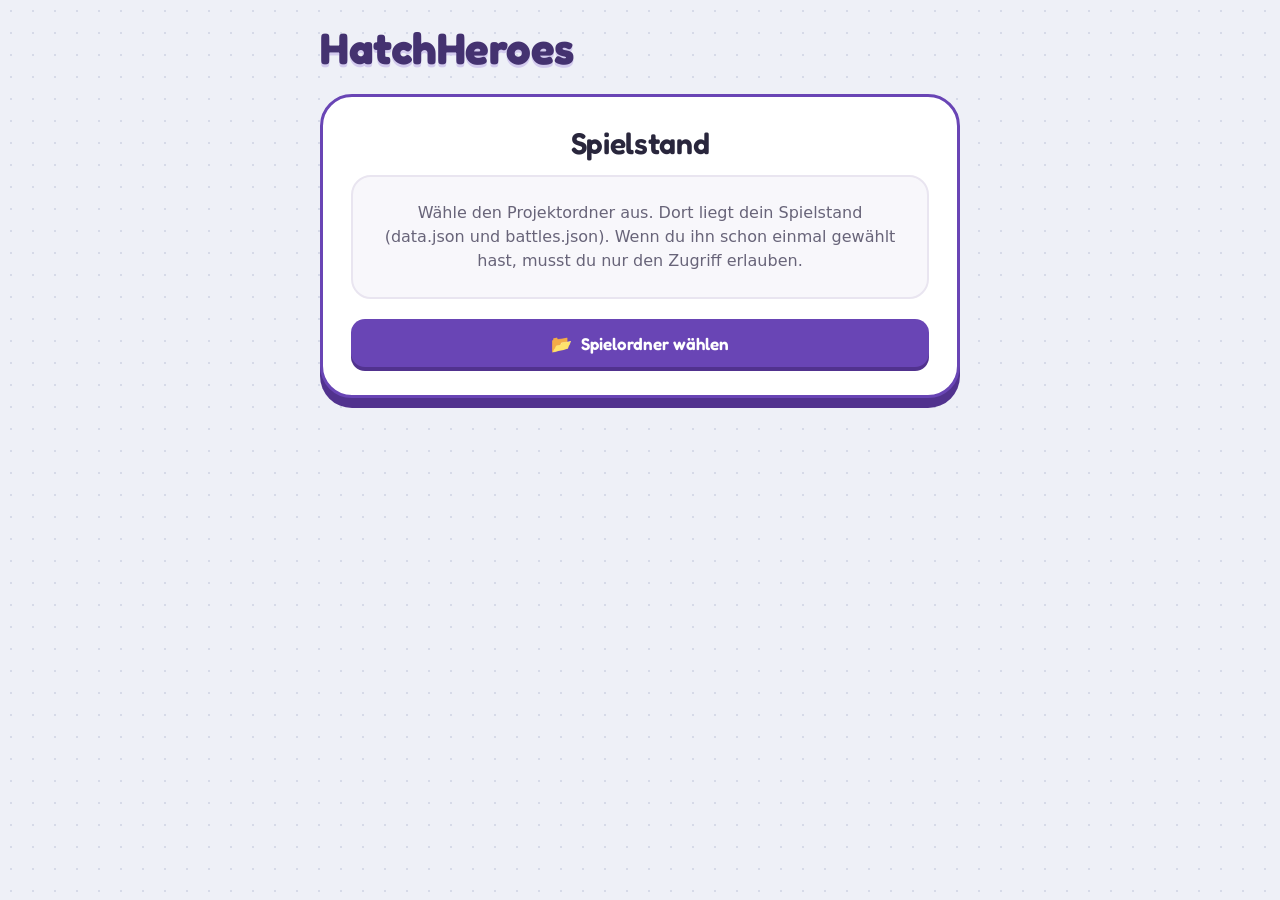
==== commit 4e2ca69a: "Design: Tier im Gerät mit LCD-Anzeigen, Typ-Kacheln, Kampf-Arena, Historie-Zeilen - Ei und Tier steh" ====
--- a/index.html
+++ b/index.html
@@ -4,21 +4,33 @@
 <head>
   <meta charset="UTF-8">
   <meta name="viewport" content="width=device-width, initial-scale=1">
+  <meta name="description" content="Brüte ein Ei aus, pflege dein Tier und kämpfe gegen Gegner.">
+  <meta name="theme-color" content="#eef0f7">
   <title>HatchHeroes</title>
+  <link rel="icon" href="data:image/svg+xml,<svg xmlns='http://www.w3.org/2000/svg' viewBox='0 0 100 100'><text y='.9em' font-size='90'>🥚</text></svg>">
+  <!-- Schriften: Fredoka (rund) für Überschriften und Buttons, Pixelify Sans für LCD-Zahlen.
+       Ohne Internet nimmt der Browser die Ersatzschrift aus style.css. -->
+  <link rel="preconnect" href="https://fonts.googleapis.com">
+  <link rel="preconnect" href="https://fonts.gstatic.com" crossorigin>
+  <link rel="stylesheet" href="https://fonts.googleapis.com/css2?family=Fredoka:wght@500;600;700&family=Pixelify+Sans:wght@500;600&display=swap">
   <link rel="stylesheet" href="css/style.css">
   <link rel="stylesheet" href="css/battle.css">
   <link rel="stylesheet" href="css/history.css">
 </head>
 <body>
-  <h1>HatchHeroes</h1>
+  <header id="page-header">
+    <h1>HatchHeroes</h1>
 
-  <!-- Test-Leiste (Erol): steht außerhalb der Screens, Design in css/history.css -->
-  <div id="test-bar">
-    <!-- Test-Button: Spielzeit schneller laufen lassen -->
-    <button id="button-speed">⏩ Tempo: 1×</button>
-    <!-- Neu starten: löscht den Spielstand und lädt die Seite neu -->
-    <button id="button-restart">🔄 Neu starten</button>
-  </div>
+    <!-- Test-Leiste (Erol): steht außerhalb der Screens, Design in css/history.css.
+         Bleibt versteckt, bis der Spielstand geladen ist (startGame() in main.js zeigt sie an),
+         weil die Buttons vorher noch nichts tun. -->
+    <div id="test-bar" hidden>
+      <!-- Test-Button: Spielzeit schneller laufen lassen -->
+      <button id="button-speed"><span class="icon" aria-hidden="true">⏩</span>Tempo: <span id="speed-value">1</span>×</button>
+      <!-- Neu starten: löscht den Spielstand und lädt die Seite neu -->
+      <button id="button-restart"><span class="icon" aria-hidden="true">🔄</span>Neu starten</button>
+    </div>
+  </header>
 
   <!-- ===== Spielstand-Screen (Erol): data.json laden, bevor das Spiel startet (DH11) =====
        Ist als einziger Screen von Anfang an sichtbar. main.js schreibt den Text in file-message
@@ -26,7 +38,7 @@
   <section id="screen-file">
     <h2>Spielstand</h2>
     <p id="file-message">Spielstand wird geladen …</p>
-    <button id="file-button" hidden>📂 Spielordner wählen</button>
+    <button id="file-button" hidden><span class="icon" aria-hidden="true">📂</span>Spielordner wählen</button>
   </section>
 
   <!-- Die 4 Spiel-Screens sind zuerst versteckt. main.js zeigt erst nach dem Laden einen davon an. -->
@@ -34,38 +46,51 @@
   <!-- ===== Ei-Screen (Victoria) ===== -->
   <section id="screen-egg" hidden>
     <h2>Dein Ei</h2>
-    <div id="egg-image">🥚</div>
+
+    <!-- Das "Gerät": Rahmen in der Typfarbe, darin das Display mit dem Ei (Design in style.css) -->
+    <div class="device">
+      <div class="device-screen"><div id="egg-image" role="img" aria-label="Ei">🥚</div></div>
+      <p id="egg-countdown-box" class="device-readout" hidden>
+        Schlüpft in <span id="egg-countdown" class="lcd">60</span> Sekunden …
+      </p>
+    </div>
 
     <div id="egg-form">
-      <label for="egg-name-input">Name:</label>
-      <input type="text" id="egg-name-input" maxlength="20">
+      <label for="egg-name-input">Name</label>
+      <input type="text" id="egg-name-input" maxlength="20" autocomplete="off" placeholder="z. B. Flammi"
+             aria-describedby="egg-name-error">
       <p id="egg-name-error" hidden>Bitte gib einen Namen mit 1 bis 20 Zeichen ein.</p>
 
-      <p>Typ:</p>
-      <label><input type="radio" name="egg-type" value="Fire" checked> 🔥 Feuer</label>
-      <label><input type="radio" name="egg-type" value="Water"> 💧 Wasser</label>
-      <label><input type="radio" name="egg-type" value="Earth"> 🪨 Erde</label>
-      <label><input type="radio" name="egg-type" value="Wind"> 🌪️ Wind</label>
+      <!-- data-type färbt jede Kachel in ihrer eigenen Typfarbe (style.css) -->
+      <fieldset id="egg-types">
+        <legend>Typ</legend>
+        <label data-type="Fire"><input type="radio" name="egg-type" value="Fire" checked><span class="type-icon" aria-hidden="true">🔥</span>Feuer</label>
+        <label data-type="Water"><input type="radio" name="egg-type" value="Water"><span class="type-icon" aria-hidden="true">💧</span>Wasser</label>
+        <label data-type="Earth"><input type="radio" name="egg-type" value="Earth"><span class="type-icon" aria-hidden="true">🪨</span>Erde</label>
+        <label data-type="Wind"><input type="radio" name="egg-type" value="Wind"><span class="type-icon" aria-hidden="true">🌪️</span>Wind</label>
+      </fieldset>
 
       <button id="egg-start-button">Ei ausbrüten</button>
     </div>
-
-    <p id="egg-countdown-box" hidden>Schlüpft in <span id="egg-countdown">60</span> Sekunden …</p>
   </section>
 
   <!-- ===== Haustier-Screen (Victoria) ===== -->
   <section id="screen-pet" hidden>
     <h2><span id="pet-name">Name</span></h2>
-    <p>
-      Typ: <span id="pet-type">–</span> ·
-      Stadium: <span id="pet-stage">–</span> ·
-      Münzen: <span id="pet-coins">0</span>
-    </p>
+    <ul id="pet-info">
+      <li>Typ <span id="pet-type">–</span></li>
+      <li>Stadium <span id="pet-stage">–</span></li>
+      <li>Münzen <span id="pet-coins">0</span></li>
+    </ul>
 
-    <div id="pet-creature">🐣</div>
-
-    <p>Happiness: <span id="pet-happiness">0</span> / 100</p>
-    <p>Evolutions-Fortschritt: <span id="pet-evolution-progress">0</span> s</p>
+    <!-- Das "Gerät": Display mit dem Tier, darunter Happiness und Evolution als LCD-Anzeige -->
+    <div class="device">
+      <div class="device-screen"><div id="pet-creature">🐣</div></div>
+      <div class="device-readouts">
+        <p class="device-readout">Happiness <span><span id="pet-happiness" class="lcd">0</span> / 100</span></p>
+        <p class="device-readout">Evolutions-Fortschritt <span><span id="pet-evolution-progress" class="lcd">0</span> s</span></p>
+      </div>
+    </div>
 
     <div id="pet-needs">
       <p>Fullness <progress id="bar-fullness" max="100" value="0"></progress> <span id="value-fullness">0</span></p>
@@ -75,15 +100,15 @@
     </div>
 
     <div id="pet-actions">
-      <button id="button-feed">🍖 Füttern</button>
-      <button id="button-wash">🧽 Waschen</button>
-      <button id="button-play">⚽ Spielen</button>
-      <button id="button-sleep">💤 Schlafen</button>
+      <button id="button-feed"><span class="icon" aria-hidden="true">🍖</span>Füttern</button>
+      <button id="button-wash"><span class="icon" aria-hidden="true">🧽</span>Waschen</button>
+      <button id="button-play"><span class="icon" aria-hidden="true">⚽</span>Spielen</button>
+      <button id="button-sleep"><span class="icon" aria-hidden="true">💤</span>Schlafen</button>
     </div>
 
     <div id="pet-menu">
-      <button id="button-battle" hidden>⚔️ Kämpfen</button>
-      <button id="button-history">📜 Kampf-Historie</button>
+      <button id="button-battle" hidden><span class="icon" aria-hidden="true">⚔️</span>Kämpfen</button>
+      <button id="button-history" class="button-secondary"><span class="icon" aria-hidden="true">📜</span>Kampf-Historie</button>
     </div>
   </section>
 
@@ -95,13 +120,13 @@
       <!-- Gegner steht oben, weil er im Log auch zuerst kommt -->
       <div id="battle-opponent">
         <p><span id="battle-opponent-name">Gegner</span> <span id="battle-opponent-type">–</span></p>
-        <div id="battle-opponent-image">👾</div>
+        <div id="battle-opponent-image" aria-hidden="true">👾</div>
         <p>HP <progress id="battle-opponent-hp-bar" max="100" value="100"></progress>
            <span id="battle-opponent-hp">100</span></p>
       </div>
       <div id="battle-player">
         <p><span id="battle-player-name">Name</span> <span id="battle-player-type">–</span></p>
-        <div id="battle-player-image">🐣</div>
+        <div id="battle-player-image" aria-hidden="true">🐣</div>
         <p>HP <progress id="battle-player-hp-bar" max="100" value="100"></progress>
            <span id="battle-player-hp">100</span></p>
       </div>
@@ -119,15 +144,16 @@
     <ul id="battle-log" aria-live="polite"></ul>
 
     <p id="battle-result" hidden></p>
-    <button id="battle-back-button">Zurück</button>
+    <button id="battle-back-button" class="button-secondary">Zurück</button>
   </section>
 
   <!-- ===== Historie-Screen (Erol): Inhalt füllt historyScreen.js, die 20 neuesten Kämpfe, der neueste zuerst ===== -->
   <section id="screen-history" hidden>
     <h2>Kampf-Historie</h2>
-    <p id="history-empty" hidden>Noch keine Kämpfe.</p>
+    <p id="history-empty" hidden>Noch keine Kämpfe. Hier erscheint jeder Kampf, sobald er vorbei ist.</p>
+    <!-- Eine Zeile: Gegner, Datum und Ergebnis (historyScreen.js) -->
     <ol id="history-list"></ol>
-    <button id="history-back-button">Zurück</button>
+    <button id="history-back-button" class="button-secondary">Zurück</button>
   </section>
 
   <!-- Reihenfolge: zuerst Speichern und Logik, dann Anzeige (…Screen.js), main.js immer als letztes -->
--- a/css/style.css
+++ b/css/style.css
@@ -1,47 +1,67 @@
-﻿/* Owner: Victoria – Design für Ei und Haustier (FR1.1, FR1.2, NFR1.1). */
-
-/* Schriften: Fredoka (rund, verspielt) für Überschriften und Buttons, Pixelify Sans für
-   Zahlen wie auf einem LCD-Display. Ohne Internet nimmt der Browser die Ersatzschrift. */
-@import url("https://fonts.googleapis.com/css2?family=Fredoka:wght@500;600;700&family=Pixelify+Sans:wght@500;600&display=swap");
+/* Owner: Victoria – Design für Ei und Haustier (FR1.1, FR1.2, NFR1.1).
+   Dazu die Grundregeln für alle Screens: Farben, Schriften, Gehäuse, Buttons, Gerät mit Display.
+   Die Schriften (Fredoka, Pixelify Sans) lädt index.html. */
 
 /* FR1.1, FR3.1: hidden hat Vorrang vor allen Layout-Regeln. */
 [hidden] { display: none !important; }
 
 * { box-sizing: border-box; }
 :root {
+  /* Farben des Typs (werden unten pro Typ überschrieben) */
   --accent: #6945b5;
   --accent-dark: #51328e;
   --tint: #f1eaff;
   --glow: #ded0f8;
+  /* neutrale Farben */
   --ink: #29263c;
   --muted: #686479;
+  --surface: #f8f7fb;
+  --line: #e9e5f0;
+  /* Ergebnis- und Warnfarben (auch in battle.css und history.css) */
+  --good: #2f8a4a;
+  --good-tint: #eef8f0;
+  --bad: #b42f32;
+  --bad-tint: #fcefef;
   --font-toy: "Fredoka", "Segoe UI", Arial, sans-serif;
   --font-lcd: "Pixelify Sans", "Consolas", monospace;
+  --font-text: "Segoe UI", system-ui, -apple-system, Arial, sans-serif;
 }
 body {
   margin: 0;
-  padding: 28px 18px 48px;
+  padding: 24px 18px 48px;
   color: var(--ink);
   /* ruhiges Punkteraster wie eine Spielmatte */
   background-color: #eef0f7;
   background-image: radial-gradient(#d6dae8 1.2px, transparent 1.4px);
   background-size: 22px 22px;
-  font-family: "Segoe UI", system-ui, Arial, sans-serif;
+  font-family: var(--font-text);
   line-height: 1.5;
   min-height: 100vh;
+  min-height: 100dvh;
+}
+
+/* Kopfzeile: Logo links, Test-Leiste rechts (Test-Leiste: history.css) */
+#page-header {
+  display: flex;
+  flex-wrap: wrap;
+  align-items: center;
+  justify-content: space-between;
+  gap: 10px 16px;
+  max-width: 640px;
+  margin: 0 auto 22px;
 }
 /* Logo: dicke, runde Schrift mit festem Schatten wie ein Aufkleber */
-body > h1 {
-  margin: 0 0 20px;
-  text-align: center;
+#page-header h1 {
+  margin: 0;
   font-family: var(--font-toy);
   font-weight: 700;
-  font-size: clamp(36px, 7vw, 54px);
+  font-size: clamp(34px, 6vw, 44px);
   letter-spacing: -0.5px;
   line-height: 1.1;
   color: #443270;
-  text-shadow: 0 4px 0 #d3cbee;
-}
+  text-shadow: 0 3px 0 #d3cbee;
+}
+
 /* Jede Karte ist das Gehäuse eines Spielzeugs: dicker Rand in der Typfarbe und
    ein fester Schatten nach unten (wie Plastik), statt eines weichen grauen Schattens. */
 section {
@@ -62,6 +82,7 @@
   line-height: 1.2;
 }
 button, input { font: inherit; }
+
 /* Buttons wie Gummitasten: Sie haben unten eine sichtbare Kante (box-shadow)
    und drücken sich beim Klicken ein (:active). */
 button {
@@ -74,15 +95,34 @@
   font-family: var(--font-toy);
   font-weight: 600;
   font-size: 17px;
+  line-height: 1.25;
   cursor: pointer;
   box-shadow: 0 4px 0 var(--accent-dark);
-  transition: background 120ms, transform 80ms, box-shadow 80ms;
-}
-button:hover { background: var(--accent-dark); }
-button:active { transform: translateY(3px); box-shadow: 0 1px 0 var(--accent-dark); }
+  transition: background-color 120ms, transform 80ms, box-shadow 80ms;
+  touch-action: manipulation;   /* kein Zoom bei schnellem Doppeltippen auf dem Handy */
+}
+button:active:not(:disabled) { transform: translateY(3px); box-shadow: 0 1px 0 var(--accent-dark); }
+button:disabled { opacity: 0.45; cursor: not-allowed; box-shadow: none; }
 button:focus-visible, input:focus-visible {
   outline: 3px solid #a86100;
   outline-offset: 4px;
+}
+/* Emoji vor dem Text (in index.html mit aria-hidden, damit Screenreader es nicht vorlesen) */
+.icon { margin-right: 0.5em; }
+
+/* Nebenbutton (Kampf-Historie, Zurück): grau, damit die Hauptaktion auffällt */
+.button-secondary {
+  background: #f5f3f9;
+  color: #565064;
+  border-color: #e2dce9;
+  box-shadow: 0 4px 0 #e2dce9;
+}
+.button-secondary:active:not(:disabled) { box-shadow: 0 1px 0 #e2dce9; }
+
+/* Hover nur auf Geräten mit Maus, sonst bleibt die Farbe auf dem Handy nach dem Tippen hängen */
+@media (hover: hover) {
+  button:hover:not(:disabled) { background: var(--accent-dark); }
+  .button-secondary:hover:not(:disabled) { background: #eae5f3; color: var(--ink); }
 }
 
 /* FR1.1: Vier Typen, vier Farbwelten; die Spielwerte bleiben unverändert. */
@@ -90,114 +130,230 @@
 [data-type="Water"] { --accent: #176b9b; --accent-dark: #105277; --tint: #eaf6ff; --glow: #bce3fa; }
 [data-type="Earth"] { --accent: #397247; --accent-dark: #285535; --tint: #eff7e9; --glow: #d2e7bd; }
 [data-type="Wind"] { --accent: #7350ad; --accent-dark: #57398a; --tint: #f4eeff; --glow: #dfd0fa; }
+
+
+/* ===== Das Gerät: Rahmen in der Typfarbe mit Display, wie bei einem Tamagotchi ===== */
+/* FR1.1: Ei und Tier stehen auf dem Display, darunter LCD-Anzeigen auf dem Rahmen. */
+.device {
+  margin: 18px 0 24px;
+  padding: 12px;
+  background: var(--accent);
+  border-radius: 28px;
+  box-shadow: inset 0 -6px 0 var(--accent-dark);
+}
+.device-screen {
+  display: flex;
+  align-items: center;
+  justify-content: center;
+  position: relative;
+  height: 210px;
+  overflow: hidden;
+  border: 2px solid var(--accent-dark);
+  border-radius: 18px;
+  /* feines Pixelraster über einem hellen Display in der Typfarbe */
+  background:
+    linear-gradient(color-mix(in srgb, var(--accent) 6%, transparent) 1px, transparent 1px) 0 0 / 100% 6px,
+    linear-gradient(90deg, color-mix(in srgb, var(--accent) 6%, transparent) 1px, transparent 1px) 0 0 / 6px 100%,
+    radial-gradient(circle at 50% 42%, white 0%, var(--tint) 70%);
+  box-shadow: inset 0 4px 0 #00000012;
+}
+/* Schatten unter dem Tier */
+.device-screen::after {
+  content: "";
+  position: absolute;
+  bottom: 28px;
+  width: 104px;
+  height: 12px;
+  background: var(--glow);
+  border-radius: 50%;
+}
+#egg-image, #pet-creature {
+  position: relative;
+  z-index: 1;
+  margin-bottom: 18px;
+  font-size: 88px;
+  line-height: 1;
+}
+/* Anzeigen auf dem Rahmen: weiße Beschriftung, Zahlen in Pixel-Schrift wie auf einem LCD */
+.device-readouts {
+  display: grid;
+  grid-template-columns: 1fr 1fr;
+  gap: 12px;
+}
+.device-readout {
+  display: flex;
+  flex-direction: column;
+  justify-content: space-between;   /* Zahlen stehen auf einer Linie, auch wenn eine Beschriftung umbricht */
+  margin: 0;
+  padding: 10px 8px 4px;
+  color: white;
+  font-size: 13px;
+  font-weight: 500;
+}
+.lcd {
+  font-family: var(--font-lcd);
+  font-weight: 600;
+  font-size: 30px;
+  line-height: 1.1;
+  font-variant-numeric: tabular-nums;
+}
+
+/* Animation nur für das Tier selbst, das Display bleibt ruhig */
+#egg-image { transform-origin: 50% 90%; animation: egg-rock 3s ease-in-out infinite; }
+/* Das Ei wackelt schneller, sobald es ausgebrütet wird */
+#screen-egg:has(#egg-countdown-box:not([hidden])) #egg-image { animation-duration: 0.9s; }
+#pet-creature { animation: pet-breathe 3s ease-in-out infinite; }
+@keyframes egg-rock {
+  0%, 100% { transform: rotate(-4deg); }
+  50% { transform: rotate(4deg); }
+}
+@keyframes pet-breathe {
+  0%, 100% { transform: translateY(0); }
+  50% { transform: translateY(-5px); }
+}
+
+
+/* ===== Ei-Screen ===== */
 #screen-egg h2 { text-align: center; }
+/* Während das Ei ausgebrütet wird, ist das Formular weg → kein leerer Platz unter dem Gerät */
+#screen-egg .device:has(+ #egg-form[hidden]) { margin-bottom: 0; }
+#egg-countdown-box {
+  flex-direction: row;
+  justify-content: center;
+  align-items: baseline;
+  gap: 8px;
+  font-size: 16px;
+}
+#egg-form > label, #egg-types legend {
+  display: block;
+  margin-bottom: 6px;
+  font-weight: 600;
+}
 #egg-name-input {
   display: block;
   width: 100%;
-  margin-top: 6px;
   padding: 12px 14px;
   color: var(--ink);
-  background: #faf9fc;
-  border: 1px solid #c9c3d6;
-  border-radius: 10px;
-}
-#egg-name-input[aria-invalid="true"] { border-color: #b42f32; }
-#egg-form > label:first-child, #egg-form > p { font-weight: 600; }
-#egg-form label:has(input[type="radio"]) {
+  background: var(--surface);
+  border: 2px solid #ddd8e6;
+  border-radius: 12px;
+}
+#egg-name-input::placeholder { color: #8f8a9c; }
+#egg-name-input:focus { border-color: var(--accent); background: white; }
+#egg-name-input[aria-invalid="true"] { border-color: var(--bad); }
+#egg-name-error { margin: 6px 0 0; color: #a32020; font-size: 14px; }
+
+/* Typ-Wahl: vier Kacheln, jede in ihrer eigenen Typfarbe (data-type in index.html) */
+#egg-types {
+  display: grid;
+  grid-template-columns: repeat(4, 1fr);
+  gap: 10px;
+  margin: 20px 0 0;
+  padding: 0;
+  border: 0;
+}
+#egg-types legend { padding: 0; }
+#egg-types label {
+  display: flex;
+  flex-direction: column;
+  align-items: center;
+  gap: 2px;
+  position: relative;
+  padding: 12px 6px 10px;
+  color: var(--muted);
+  background: white;
+  border: 2px solid var(--line);
+  border-radius: 16px;
+  font-family: var(--font-toy);
+  font-weight: 600;
+  cursor: pointer;
+  transition: border-color 120ms, background-color 120ms;
+}
+/* Der Radio-Button ist unsichtbar, bleibt aber mit Tastatur und Screenreader bedienbar */
+#egg-types input {
+  position: absolute;
+  inset: 0;
+  margin: 0;
+  opacity: 0;
+  cursor: pointer;
+}
+#egg-types .type-icon { font-size: 28px; line-height: 1.2; }
+#egg-types label:has(input:checked) {
+  color: var(--accent-dark);
+  background: var(--tint);
+  border-color: var(--accent);
+  box-shadow: 0 3px 0 var(--accent);
+}
+#egg-types label:has(input:focus-visible) { outline: 3px solid #a86100; outline-offset: 3px; }
+@media (hover: hover) {
+  #egg-types label:hover { border-color: var(--glow); }
+  #egg-types label:has(input:checked):hover { border-color: var(--accent); }
+}
+#egg-start-button { display: block; width: 100%; margin-top: 22px; }
+
+
+/* ===== Haustier-Screen ===== */
+/* Typ, Stadium und Münzen als kleine Schilder */
+#pet-info {
+  display: flex;
+  flex-wrap: wrap;
+  gap: 8px;
+  margin: 0;
+  padding: 0;
+  list-style: none;
+}
+#pet-info li {
   display: inline-flex;
   align-items: center;
   gap: 6px;
-  margin: 0 5px 8px 0;
-  padding: 10px 12px;
-  border: 1px solid #ded9e7;
-  border-radius: 10px;
-  cursor: pointer;
-}
-#egg-form label:has(input:checked) {
+  padding: 3px 3px 3px 12px;
+  color: var(--muted);
+  background: var(--surface);
+  border: 1px solid var(--line);
+  border-radius: 999px;
+  font-size: 14px;
+}
+#pet-info span {
+  padding: 2px 10px;
   color: var(--accent-dark);
   background: var(--tint);
-  border-color: var(--accent);
-}
-input[type="radio"] { accent-color: var(--accent); }
-#egg-start-button { display: block; width: 100%; margin-top: 18px; }
-#egg-name-error { color: #a32020; font-size: 14px; }
-#egg-countdown-box {
-  margin: 22px 0 0;
-  padding: 18px;
-  text-align: center;
-  background: var(--tint);
-  border-radius: 14px;
-}
-#egg-countdown { font-family: var(--font-lcd); font-size: 30px; font-weight: 600; color: var(--accent-dark); }
-
-/* FR1.1: Ei und Tier stehen auf einer Bühne in ihrer Typfarbe. */
-#egg-image, #pet-creature {
-  display: flex;
-  align-items: center;
-  justify-content: center;
-  position: relative;
-  width: 100%;
-  height: 210px;
-  margin: 18px 0 24px;
-  /* das "Display" des Spielzeugs: leicht nach innen gewölbt */
-  border: 2px solid var(--glow);
-  border-radius: 24px;
-  background: radial-gradient(circle at 50% 45%, white 0%, var(--tint) 65%);
-  box-shadow: inset 0 4px 0 #00000008;
-  font-size: 88px;
-  line-height: 1;
-}
-#egg-image::after, #pet-creature::after {
-  content: "";
-  position: absolute;
-  bottom: 26px;
-  width: 100px;
-  height: 12px;
-  background: var(--glow);
-  border-radius: 50%;
-}
-#egg-image { animation: egg-rock 3s ease-in-out infinite; }
-#pet-creature { animation: pet-breathe 3s ease-in-out infinite; }
+  border-radius: 999px;
+  font-weight: 600;
+}
+#pet-coins { font-family: var(--font-lcd); }
+
+/* Größe des Tiers wächst mit dem Stadium */
 #screen-pet[data-stage="Baby"] #pet-creature { font-size: 72px; }
 #screen-pet[data-stage="First Evolution"] #pet-creature { font-size: 92px; }
-#screen-pet[data-stage="Second Evolution"] #pet-creature {
-  font-size: 108px;
-  border: 2px solid var(--accent);
-  box-shadow: inset 0 0 28px var(--glow), inset 0 4px 0 #00000008;
-}
-@keyframes egg-rock {
-  0%, 100% { transform: rotate(-1deg); }
-  50% { transform: rotate(1deg); }
-}
-@keyframes pet-breathe {
-  0%, 100% { transform: translateY(0); }
-  50% { transform: translateY(-4px); }
-}
-#screen-pet > p { color: var(--muted); font-size: 14px; }
-#pet-type, #pet-stage, #pet-coins {
-  display: inline-block;
-  padding: 3px 10px;
-  margin: 3px 0;
-  background: var(--tint);
-  color: var(--accent-dark);
-  border-radius: 999px;
-  font-weight: 600;
-}
-/* Zahlen in Pixel-Schrift, wie auf dem LCD eines Tamagotchis */
-#pet-coins, #pet-happiness, #pet-evolution-progress, #pet-needs span { font-family: var(--font-lcd); }
-#pet-happiness { color: var(--accent-dark); font-size: 28px; font-weight: 600; }
-#pet-evolution-progress { color: var(--ink); font-weight: 600; font-size: 17px; }
+#screen-pet[data-stage="Second Evolution"] #pet-creature { font-size: 108px; }
+#screen-pet[data-stage="Second Evolution"] .device-screen {
+  box-shadow: inset 0 0 36px var(--glow), inset 0 4px 0 #00000012;
+}
 
 /* FR1.2, NFR1.1: Werte und Pflege ohne zusätzliche Menüs erreichbar. */
-#pet-needs { margin: 22px 0; padding: 14px 18px; background: #f8f7fb; border: 2px solid #eeebf4; border-radius: 20px; }
+#pet-needs {
+  margin: 0 0 22px;
+  padding: 10px 12px;
+  background: var(--surface);
+  border: 2px solid var(--line);
+  border-radius: 20px;
+}
 #pet-needs p {
   display: grid;
-  grid-template-columns: 125px minmax(0, 1fr) 32px;
-  gap: 10px;
+  grid-template-columns: 120px minmax(0, 1fr) 40px;
+  gap: 12px;
   align-items: center;
+  margin: 0;
+  padding: 7px 8px;
+  border-radius: 12px;
   font-size: 14px;
 }
-#pet-needs span { text-align: right; font-weight: 600; font-size: 16px; }
+#pet-needs span {
+  text-align: right;
+  font-family: var(--font-lcd);
+  font-weight: 600;
+  font-size: 17px;
+}
 #pet-needs progress {
   width: 100%;
   height: 14px;
@@ -208,38 +364,60 @@
   accent-color: var(--accent);
 }
 #pet-needs progress::-webkit-progress-bar { background: #e6e1ed; border-radius: 20px; }
-#pet-needs progress::-webkit-progress-value { background: var(--accent); border-radius: 20px; }
+#pet-needs progress::-webkit-progress-value { background: var(--accent); border-radius: 20px; transition: width 300ms ease; }
 #pet-needs progress::-moz-progress-bar { background: var(--accent); border-radius: 20px; }
-#pet-actions { display: grid; grid-template-columns: 1fr 1fr; gap: 10px; }
-#pet-actions { gap: 12px; }
-/* Abstand zwischen Emoji und Text (Fredoka hat ein sehr schmales Leerzeichen) */
-#pet-actions button, #pet-menu button { word-spacing: 4px; }
+/* Bedürfnis unter 25 (petScreen.js setzt data-low): Zeile wird rot, damit man sieht, was fehlt */
+#pet-needs p[data-low="true"] { color: #8c1f22; background: var(--bad-tint); font-weight: 600; }
+#pet-needs p[data-low="true"] progress { accent-color: var(--bad); }
+#pet-needs p[data-low="true"] progress::-webkit-progress-value { background: var(--bad); }
+#pet-needs p[data-low="true"] progress::-moz-progress-bar { background: var(--bad); }
+
 /* Pflege-Tasten: hell in der Typfarbe, Kante in der Glow-Farbe */
+#pet-actions { display: grid; grid-template-columns: 1fr 1fr; gap: 12px; }
 #pet-actions button {
   background: var(--tint);
   color: var(--accent-dark);
   border-color: var(--glow);
   box-shadow: 0 4px 0 var(--glow);
 }
-#pet-actions button:hover { background: var(--glow); }
 #pet-actions button:active { box-shadow: 0 1px 0 var(--glow); }
-#pet-menu { display: flex; flex-wrap: wrap; gap: 10px; margin-top: 24px; padding-top: 20px; border-top: 2px dashed #eae6f0; }
-/* Nebenbutton: grau, damit "Kämpfen" die Hauptaktion bleibt */
-#button-history { background: #f5f3f9; color: #565064; border-color: #e2dce9; box-shadow: 0 4px 0 #e2dce9; }
-#button-history:hover { background: #eae5f3; }
-#button-history:active { box-shadow: 0 1px 0 #e2dce9; }
+@media (hover: hover) {
+  #pet-actions button:hover { background: var(--glow); }
+}
+#pet-menu {
+  display: flex;
+  flex-wrap: wrap;
+  gap: 12px;
+  margin-top: 24px;
+  padding-top: 20px;
+  border-top: 2px dashed var(--line);
+}
+#pet-menu button { flex: 1 1 180px; }
+
+
+/* ===== Handy ===== */
 @media (max-width: 440px) {
-  body { padding: 18px 12px 32px; }
+  body { padding: 16px 12px 32px; }
+  #page-header { justify-content: center; margin-bottom: 16px; }
+  #page-header h1 { width: 100%; text-align: center; }
   section { padding: 20px 16px; border-radius: 24px; }
-  #egg-form label:has(input[type="radio"]) { width: calc(50% - 8px); }
-  #pet-needs { padding: 10px 12px; }
-  #pet-needs p { grid-template-columns: 1fr 32px; gap: 6px; }
+  h2 { font-size: 26px; }
+  .device { padding: 10px; border-radius: 24px; }
+  .device-screen { height: 180px; }
+  .lcd { font-size: 26px; }
+  #pet-info { gap: 6px; }
+  #pet-info li { padding-left: 10px; font-size: 13px; }
+  #pet-info span { padding: 1px 8px; }
+  #egg-types { grid-template-columns: 1fr 1fr; }
+  #pet-needs { padding: 8px; }
+  #pet-needs p { grid-template-columns: 1fr 40px; gap: 4px 8px; }
   #pet-needs progress { grid-row: 2; grid-column: 1 / 3; }
+  #pet-actions { gap: 10px; }
   #pet-actions button { padding: 12px 8px; }
-  #pet-menu button { flex: 1; }
 }
 @media (prefers-reduced-motion: reduce) {
   #egg-image, #pet-creature { animation: none; }
-  button { transition: none; }
-  button:active { transform: none; }
-}
+  button, #egg-types label { transition: none; }
+  button:active:not(:disabled) { transform: none; }
+  #pet-needs progress::-webkit-progress-value { transition: none; }
+}
--- a/css/battle.css
+++ b/css/battle.css
@@ -1,6 +1,6 @@
 /* Owner: Jan
    Kampf-Screen (siehe PROJEKTPLAN.md, Abschnitt 4).
-   Verwendet Variablen und Grundregeln aus style.css. */
+   Verwendet Variablen und Grundregeln aus style.css (Farben, Buttons, .button-secondary). */
 
 /* Gehäuse kommt aus style.css (section). Der Kampf-Screen bekommt ein dunkles Indigo,
    damit man sofort sieht: Jetzt wird gekämpft. */
@@ -11,52 +11,69 @@
   --glow: #d4d0ee;
 }
 
-#screen-battle h2 {
-  text-align: center;
-  color: #443270;
-}
-
-/* ===== Arena: Gegner (oben) und Spieler (unten) ===== */
+/* ===== Arena: Gegner oben rechts, Spieler unten links (wie in klassischen Kampfspielen) ===== */
 #battle-arena {
   display: flex;
   flex-direction: column;
-  gap: 16px;
-  margin: 16px 0 20px;
+  gap: 14px;
+  margin: 0 0 20px;
   padding: 16px;
-  background: radial-gradient(ellipse at center, #ffffff 0%, #f6f4fa 100%);
-  border: 2px solid #e4e0ee;
+  background:
+    radial-gradient(ellipse 60% 40% at 80% 20%, #ffffff 0%, transparent 100%),
+    radial-gradient(ellipse 60% 40% at 20% 80%, #ffffff 0%, transparent 100%),
+    var(--tint);
+  border: 2px solid var(--glow);
   border-radius: 24px;
 }
 
+/* Jede Seite: Name + Typ und HP-Balken neben dem Bild.
+   battleScreen.js setzt data-type, damit Typ-Schild und Bild die Typfarbe bekommen (style.css). */
 #battle-opponent,
 #battle-player {
-  padding: 14px 18px;
+  display: grid;
+  align-items: center;
+  column-gap: 16px;
+  padding: 12px 16px;
   background: #ffffff;
-  border: 2px solid #e7e3ef;
+  border: 2px solid var(--line);
   border-radius: 18px;
-  box-shadow: 0 4px 0 #e7e3ef;
-}
-
+  box-shadow: 0 4px 0 var(--line);
+}
+
+/* Gegner rot, Spieler grün – dieselben Farben wie im Kampf-Log */
 #battle-opponent {
-  border-left: 5px solid #d44837;
+  grid-template-columns: minmax(0, 1fr) auto;
+  grid-template-areas: "info image" "hp image";
+  margin-left: 14%;
+  border-left: 6px solid #d44837;
 }
 
 #battle-player {
-  border-left: 5px solid #2f8a4a;
-}
+  grid-template-columns: auto minmax(0, 1fr);
+  grid-template-areas: "image info" "image hp";
+  margin-right: 14%;
+  border-left: 6px solid var(--good);
+}
+
+#battle-opponent > p:first-child,
+#battle-player > p:first-child { grid-area: info; }
+#battle-opponent > p:last-child,
+#battle-player > p:last-child { grid-area: hp; }
 
 #battle-opponent p,
 #battle-player p {
-  margin: 4px 0;
   display: flex;
   align-items: center;
-  justify-content: space-between;
   gap: 8px;
+  margin: 4px 0;
   font-size: 14px;
 }
 
 #battle-opponent-name,
 #battle-player-name {
+  overflow: hidden;
+  text-overflow: ellipsis;
+  white-space: nowrap;
   font-family: var(--font-toy);
   font-weight: 600;
   font-size: 18px;
@@ -65,7 +82,7 @@
 
 #battle-opponent-type,
 #battle-player-type {
-  display: inline-block;
+  flex-shrink: 0;
   padding: 2px 10px;
   background: var(--tint);
   color: var(--accent-dark);
@@ -74,19 +91,19 @@
   font-size: 12px;
 }
 
-/* Kämpfer-Icons / Emojis */
+/* Kämpfer-Bilder auf einem runden Podest in der Typfarbe */
 #battle-opponent-image,
 #battle-player-image {
+  grid-area: image;
   display: flex;
   align-items: center;
   justify-content: center;
-  width: 72px;
-  height: 72px;
-  margin: 8px auto;
-  font-size: 44px;
+  width: 84px;
+  height: 84px;
+  font-size: 50px;
   line-height: 1;
-  background: radial-gradient(circle at center, #fff 0%, #f4effc 75%);
-  border: 1px solid var(--glow);
+  background: radial-gradient(circle at 50% 40%, #fff 0%, var(--tint) 70%);
+  border: 2px solid var(--glow);
   border-radius: 50%;
   animation: fighter-bob 2.5s ease-in-out infinite;
 }
@@ -104,7 +121,8 @@
 #battle-opponent-hp-bar,
 #battle-player-hp-bar {
   flex: 1;
-  height: 16px;
+  min-width: 0;
+  height: 14px;
   border: none;
   border-radius: 20px;
   overflow: hidden;
@@ -124,7 +142,7 @@
 }
 
 #battle-player-hp-bar::-webkit-progress-value {
-  background: #2f8a4a;
+  background: var(--good);
   border-radius: 20px;
   transition: width 200ms ease;
 }
@@ -135,7 +153,7 @@
 }
 
 #battle-player-hp-bar::-moz-progress-bar {
-  background: #2f8a4a;
+  background: var(--good);
   border-radius: 20px;
 }
 
@@ -147,51 +165,33 @@
   font-family: var(--font-lcd);
   font-weight: 600;
   font-size: 18px;
+  font-variant-numeric: tabular-nums;
   color: var(--ink);
 }
 
-/* ===== 4 Attacken-Buttons ===== */
+/* ===== 4 Attacken-Buttons (Aussehen der Tasten aus style.css) ===== */
 #battle-attacks {
   display: grid;
   grid-template-columns: 1fr 1fr;
-  gap: 10px;
-  margin: 18px 0;
+  gap: 12px;
+  margin: 0 0 18px;
 }
 
 #battle-attacks button {
   min-height: 52px;
   padding: 10px 14px;
-  font-size: 15px;
-  background: var(--accent);
-  color: white;
-  border-radius: 14px;
-  border: 1px solid transparent;
-  cursor: pointer;
-}
-
-#battle-attacks button:hover:not(:disabled) {
-  background: var(--accent-dark);
-}
-
-#battle-attacks button:disabled {
-  opacity: 0.45;
-  cursor: not-allowed;
-  transform: none;
-  box-shadow: none;
+  font-size: 16px;
 }
 
 /* ===== Kampf-Log ===== */
 #battle-log {
-  display: flex;
-  flex-direction: column;
-  gap: 6px;
-  max-height: 160px;
+  max-height: 168px;
   overflow-y: auto;
-  margin: 14px 0 18px;
-  padding: 10px;
+  margin: 0 0 18px;
+  padding: 6px 14px;
   list-style: none;
-  background: #f8f7fb;
-  border: 2px solid #e7e3ef;
+  background: var(--surface);
+  border: 2px solid var(--line);
   border-radius: 18px;
   font-size: 14px;
 }
@@ -201,45 +201,65 @@
 }
 
 #battle-log li {
-  padding: 8px 12px;
-  background: #ffffff;
-  border: 1px solid #ece8f3;
-  border-radius: 8px;
+  display: flex;
+  align-items: baseline;
+  gap: 10px;
+  padding: 6px 0;
   line-height: 1.4;
 }
 
-/* Gegner-Zeile rot markiert, Spieler-Zeile grün */
-#battle-log li:nth-child(odd) {
-  border-left: 4px solid #d44837;
-}
-
-#battle-log li:nth-child(even) {
-  border-left: 4px solid #2f8a4a;
+/* Jede Runde hat 2 Zeilen: eine Trennlinie nach der Spieler-Zeile */
+#battle-log li:nth-child(even):not(:last-child) {
+  border-bottom: 1px dashed var(--line);
+}
+
+/* Punkt vor der Zeile: Gegner rot, Spieler grün */
+#battle-log li::before {
+  content: "";
+  flex-shrink: 0;
+  width: 9px;
+  height: 9px;
+  border-radius: 50%;
+  transform: translateY(-1px);
+}
+
+#battle-log li:nth-child(odd)::before {
+  background: #d44837;
+}
+
+#battle-log li:nth-child(even)::before {
+  background: var(--good);
 }
 
 /* ===== Ergebnis am Kampfende ===== */
 #battle-result {
-  margin: 16px 0;
+  margin: 0 0 18px;
   padding: 16px 20px;
   text-align: center;
   font-family: var(--font-toy);
-  font-size: 19px;
+  font-size: 20px;
   font-weight: 600;
   border-radius: 18px;
+  animation: result-pop 300ms ease-out;
+}
+
+@keyframes result-pop {
+  from { transform: scale(0.92); opacity: 0; }
+  to { transform: scale(1); opacity: 1; }
 }
 
 #battle-result[data-result="Win"] {
   color: #1e6b37;
-  background: #eef8f0;
-  border: 2px solid #2f8a4a;
-  box-shadow: 0 4px 0 #2f8a4a;
+  background: var(--good-tint);
+  border: 2px solid var(--good);
+  box-shadow: 0 4px 0 var(--good);
 }
 
 #battle-result[data-result="Loss"] {
   color: #8c1f22;
-  background: #fcefef;
-  border: 2px solid #b42f32;
-  box-shadow: 0 4px 0 #b42f32;
+  background: var(--bad-tint);
+  border: 2px solid var(--bad);
+  box-shadow: 0 4px 0 var(--bad);
 }
 
 #battle-result[data-result="Draw"] {
@@ -249,38 +269,25 @@
   box-shadow: 0 4px 0 #8a8597;
 }
 
-/* ===== Zurück-Button ===== */
+/* ===== Zurück-Button (Farben aus .button-secondary in style.css) ===== */
 #battle-back-button {
   display: block;
   width: 100%;
-  background: #f5f3f9;
-  color: #565064;
-  border: 1px solid #e2dce9;
-  box-shadow: 0 4px 0 #e2dce9;
-}
-
-#battle-back-button:hover {
-  background: #eae5f3;
-  color: var(--ink);
-}
-
-#battle-back-button:active {
-  box-shadow: 0 1px 0 #e2dce9;
 }
 
 /* ===== Responsive Design ===== */
 @media (max-width: 440px) {
-  #battle-attacks {
-    grid-template-columns: 1fr;
-  }
-
   #battle-arena {
-    padding: 12px;
+    padding: 10px;
+    gap: 10px;
   }
 
   #battle-opponent,
   #battle-player {
+    column-gap: 10px;
     padding: 10px 12px;
+    margin-left: 0;
+    margin-right: 0;
   }
 
   #battle-opponent-image,
@@ -289,11 +296,18 @@
     height: 60px;
     font-size: 36px;
   }
+
+  /* Eine Spalte, sonst brechen lange Namen wie "Flammenstoß (25 / 5)" mitten in der Zahl um */
+  #battle-attacks {
+    grid-template-columns: 1fr;
+    gap: 10px;
+  }
 }
 
 @media (prefers-reduced-motion: reduce) {
   #battle-opponent-image,
-  #battle-player-image {
+  #battle-player-image,
+  #battle-result {
     animation: none;
   }
 }
--- a/css/history.css
+++ b/css/history.css
@@ -1,6 +1,6 @@
 /* Owner: Erol
    Spielstand-Screen, Test-Leiste und Historie-Screen (siehe PROJEKTPLAN.md, Abschnitt 4).
-   Farben wie --muted und --ink kommen aus style.css. */
+   Farben wie --muted, --ink, --good und --bad kommen aus style.css. */
 
 /* DH11: Spielstand-Screen – erscheint beim Start, bis data.json geladen ist */
 #screen-file { text-align: center; }
@@ -8,30 +8,29 @@
   margin: 0 0 20px;
   padding: 24px;
   color: var(--muted);
-  background: #f8f7fb;
-  border: 2px solid #eeebf4;
+  background: var(--surface);
+  border: 2px solid var(--line);
   border-radius: 20px;
 }
 /* Fehler (z. B. falscher Browser, data.json kaputt): roter Kasten wie ein verlorener Kampf.
    main.js setzt dafür data-error="true". */
-#file-message[data-error="true"] { color: #8c1f22; background: #fcefef; border-color: #f0caca; }
+#file-message[data-error="true"] { color: #8c1f22; background: var(--bad-tint); border-color: #f0caca; }
 /* Ordner wählen ist hier die einzige Aktion → breiter Hauptbutton wie "Ei ausbrüten" */
-#file-button { display: block; width: 100%; word-spacing: 4px; }
+#file-button { display: block; width: 100%; }
 
-/* Test-Leiste: klein und dezent über der Karte, damit sie nicht wie ein Spiel-Button wirkt */
+/* Test-Leiste: klein und dezent neben dem Logo, damit sie nicht wie ein Spiel-Button wirkt */
 #test-bar {
   display: flex;
-  justify-content: flex-end;
+  flex-wrap: wrap;
   gap: 8px;
-  max-width: 640px;
-  margin: 0 auto 12px;
 }
 /* Test-Buttons bewusst flach (ohne Tastenkante), damit sie nicht wie Spiel-Buttons wirken */
 #test-bar button {
   min-height: 36px;
-  padding: 6px 12px;
-  font-family: "Segoe UI", system-ui, Arial, sans-serif;
+  padding: 6px 14px;
+  font-family: var(--font-text);
   font-size: 14px;
+  font-weight: 500;
   background: #ffffffcc;
   color: var(--muted);
   border-color: #e2dce9;
@@ -39,11 +38,16 @@
   box-shadow: none;
 }
 #test-bar button:active { transform: none; }
-#test-bar button:hover { background: #fff; color: var(--ink); }
+#speed-value { font-variant-numeric: tabular-nums; }
 /* Roter Rand: dieser Button löscht den Spielstand */
 #test-bar #button-restart { color: #a32020; border-color: #ecc8c8; }
+@media (hover: hover) {
+  #test-bar button:hover { background: #fff; color: var(--ink); }
+  #test-bar #button-restart:hover { background: var(--bad-tint); color: #8c1f22; }
+}
 
-/* DH6–DH8: Jeder Kampf ist eine eigene Zeile, die Farbe zeigt das Ergebnis */
+/* DH6–DH8: Jeder Kampf ist eine eigene Zeile: Gegner, Datum und Ergebnis nebeneinander.
+   Die Farbe zeigt das Ergebnis (historyScreen.js setzt data-result). */
 #history-list {
   display: grid;
   gap: 8px;
@@ -52,26 +56,61 @@
   list-style: none;
 }
 #history-list li {
-  padding: 12px 16px;
-  background: #f8f7fb;
-  border: 2px solid #eeebf4;
+  display: grid;
+  grid-template-columns: minmax(0, 1fr) auto auto;
+  align-items: center;
+  gap: 4px 14px;
+  padding: 10px 10px 10px 16px;
+  background: var(--surface);
+  border: 2px solid var(--line);
   border-left: 6px solid #8a8597;
   border-radius: 14px;
 }
-#history-list li[data-result="Win"] { background: #eef8f0; border-color: #d3ecd9; border-left-color: #2f8a4a; }
-#history-list li[data-result="Loss"] { background: #fcefef; border-color: #f0d3d3; border-left-color: #b42f32; }
+#history-list strong {
+  overflow: hidden;
+  text-overflow: ellipsis;
+  white-space: nowrap;
+  font-family: var(--font-toy);
+  font-weight: 600;
+  font-size: 17px;
+}
+#history-list time {
+  color: var(--muted);
+  font-size: 14px;
+  font-variant-numeric: tabular-nums;
+}
+/* Ergebnis als Schild am Zeilenende */
+#history-list li > span {
+  min-width: 128px;   /* so breit wie "Unentschieden", damit die Daten untereinander stehen */
+  padding: 3px 12px;
+  text-align: center;
+  color: #4a455a;
+  background: #ebe8f1;
+  border-radius: 999px;
+  font-weight: 600;
+  font-size: 14px;
+}
+#history-list li[data-result="Win"] { border-left-color: var(--good); }
+#history-list li[data-result="Win"] > span { color: #1e6b37; background: #d9f0df; }
+#history-list li[data-result="Loss"] { border-left-color: var(--bad); }
+#history-list li[data-result="Loss"] > span { color: #8c1f22; background: #f7dcdc; }
 
 #history-empty {
   margin: 0 0 20px;
   padding: 24px;
   text-align: center;
   color: var(--muted);
-  background: #f8f7fb;
-  border: 2px solid #eeebf4;
+  background: var(--surface);
+  border: 2px solid var(--line);
   border-radius: 20px;
 }
 
-/* Zurück ist ein Nebenbutton, wie die Kampf-Historie im Haustier-Screen */
-#history-back-button { background: #f5f3f9; color: #565064; border-color: #e2dce9; box-shadow: 0 4px 0 #e2dce9; }
-#history-back-button:hover { background: #eae5f3; }
-#history-back-button:active { box-shadow: 0 1px 0 #e2dce9; }
+/* Zurück: breiter Nebenbutton wie im Kampf-Screen (Farben aus .button-secondary in style.css) */
+#history-back-button { display: block; width: 100%; }
+
+/* Handy: Datum unter den Gegner, Ergebnis rechts daneben */
+@media (max-width: 440px) {
+  #history-list li { grid-template-columns: minmax(0, 1fr) auto; }
+  #history-list time { grid-row: 2; }
+  #history-list li > span { grid-row: 1 / 3; grid-column: 2; min-width: 0; }
+}
